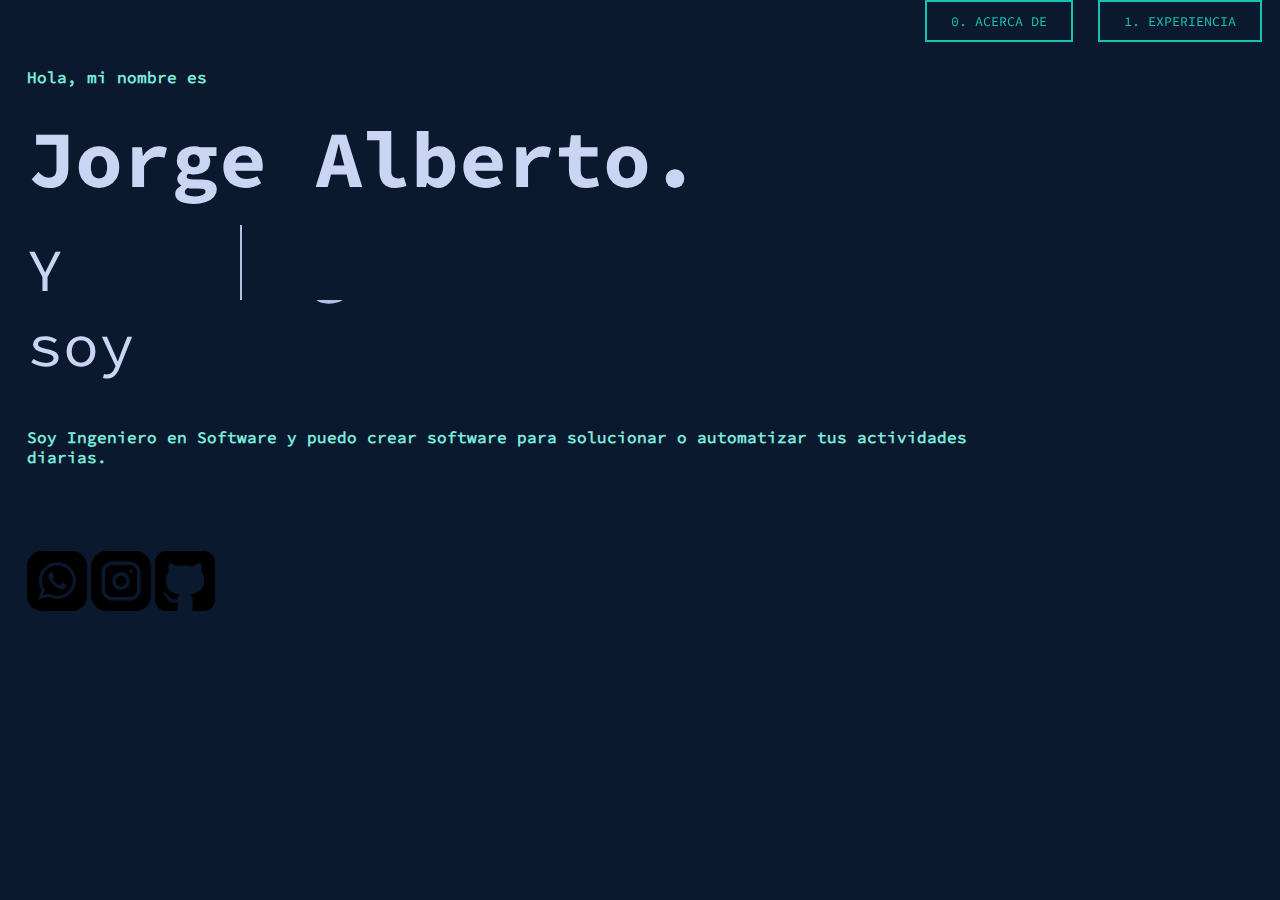
==== index.html @ 7542673a "added dynamic text to landing" ====
<!DOCTYPE html>
<html lang="en">
<head>
    <meta charset="UTF-8">
    <meta http-equiv="X-UA-Compatible" content="IE=edge">
    <meta name="viewport" content="width=device-width, initial-scale=1.0">
    <title>Portafolio</title>
    <link rel="stylesheet" href="css/style.css">
    <link rel="stylesheet" href="css/dynamic-text.css">
</head>
<body>
    <div class="navbar">
        <button>1. Experiencia</button>
        <button>0. Acerca de</button>
    </div>
    <div class="presentacion">
        <h4>Hola, mi nombre es </h4>
        <h1 style="font-size: 80px;">Jorge Alberto.</h1>
        <div class="wrapper">
            <div class="static-text">Y soy</div>
            <ul class="dynamic-texts">
                <li><span>Ingeniero en Software.</span></li>
                <li><span>Tecnico en Informatica.</span></li>
                <li><span>Desarrollador.</span></li>
                <li><span>Freelancer.</span></li>
            </ul>
        </div>
        <h4>Soy Ingeniero en Software y puedo crear software para solucionar o automatizar tus actividades diarias. </h4>
    </div>
    <div class="links-sociales">
        <a href="https://wa.me/6181195738" target="_blank"><img style="width: 60px;" src="img/whatsapp.png" alt="Whatsapp"></a>
        <a href="https://www.instagram.com/isdurjal/" target="_blank"><img style="width: 60px;" src="img/instagram.png" alt="Instagram"></a>
        <a href="https://github.com/isdurjaldev" target="_blank"><img style="width: 60px;" src="img/github-sign.png" alt="Github"></a>
    </div>

</body>
</html>
---- css/style.css ----
body{
    background-color: rgb(11, 25, 47);
}
@font-face {
    font-family: FontSourceCodeRegular;
    src: url(../fonts/SourceCodePro-Regular.ttf);
}
@font-face {
    font-family: FontSourceCodeBold;
    src: url(../fonts/SourceCodePro-Bold.ttf);
    font-weight: bold;
}

.navbar{
    overflow: hidden;
    position: fixed;
    top: 0;
    float: right;
    width: 100%;
}

.navbar button{
    float: right;
    margin-right: 2%;
}

.presentacion {
    width: 80%;
    display: inline-block;
    margin: 3% auto 2% 1.5%;
    background-color: rgb(11, 25, 47);
}
.links-sociales{
    width: 80%;
    display: inline-block;
    margin: 3% auto 2% 1.5%;
}

h1{
    color: rgb(202, 213, 243);
    margin: 0%;
    font-family: FontSourceCodeBold;
}

h2{
    color: rgb(179, 193, 231);
    font-family: FontSourceCodeBold;
}

h4{
    color: rgb(122, 234, 219);
    font-family: FontSourceCodeRegular;
}

/* From uiverse.io by @nikk7007 */
button {
    padding: 0.8em 1.8em;
    border: 2px solid #17C3B2;
    position: relative;
    overflow: hidden;
    background-color: transparent;
    text-align: center;
    text-transform: uppercase;
    transition: .3s;
    z-index: 1;
    font-family: FontSourceCodeRegular;
    color: #17C3B2;
   }

button::before {
    content: '';
    width: 0;
    height: 300%;
    position: absolute;
    top: 50%;
    left: 50%;
    transform: translate(-50%, -50%) rotate(15deg);
    background: #17C3B2;
    transition: .5s ease;
    display: block;
    z-index: -1;
}

button:hover::before {
    width: 105%;
}

button:hover {
    color: #111;
}
---- css/dynamic-text.css ----
.wrapper{
    display: flex;
}

.wrapper .static-text{
    color: rgb(202, 213, 243);
    font-size: 60px;
    font-weight: 500;
    font-family: FontSourceCodeRegular;
    margin: 23px 0;
}

.wrapper .dynamic-texts{
    
    height: 90px;
    line-height: 90px;
    overflow: hidden;
}

.dynamic-texts li{
    list-style: none;
    color: rgb(179, 193, 231);
    font-size: 60px;
    font-weight: 500;
    position: relative;
    top: 0;
    animation: slide 12s steps(4) infinite;
}
@keyframes slide {
    100%{
      top: -360px;
    }
}
.dynamic-texts li span{
    position: relative;
    margin: 5px 0;
    line-height: 90px;
    font-family: FontSourceCodeBold;
}
.dynamic-texts li span::after{
    content: "";
    position: absolute;
    left: 0;
    height: 100%;
    width: 100%;
    background: rgb(11, 25, 47);
    border-left: 2px solid rgb(179, 193, 231);
    animation: typing 3s steps(10) infinite;
}
@keyframes typing {
    40%, 60%{
      left: calc(100% + 30px);
    }
    100%{
      left: 0;
    }
}
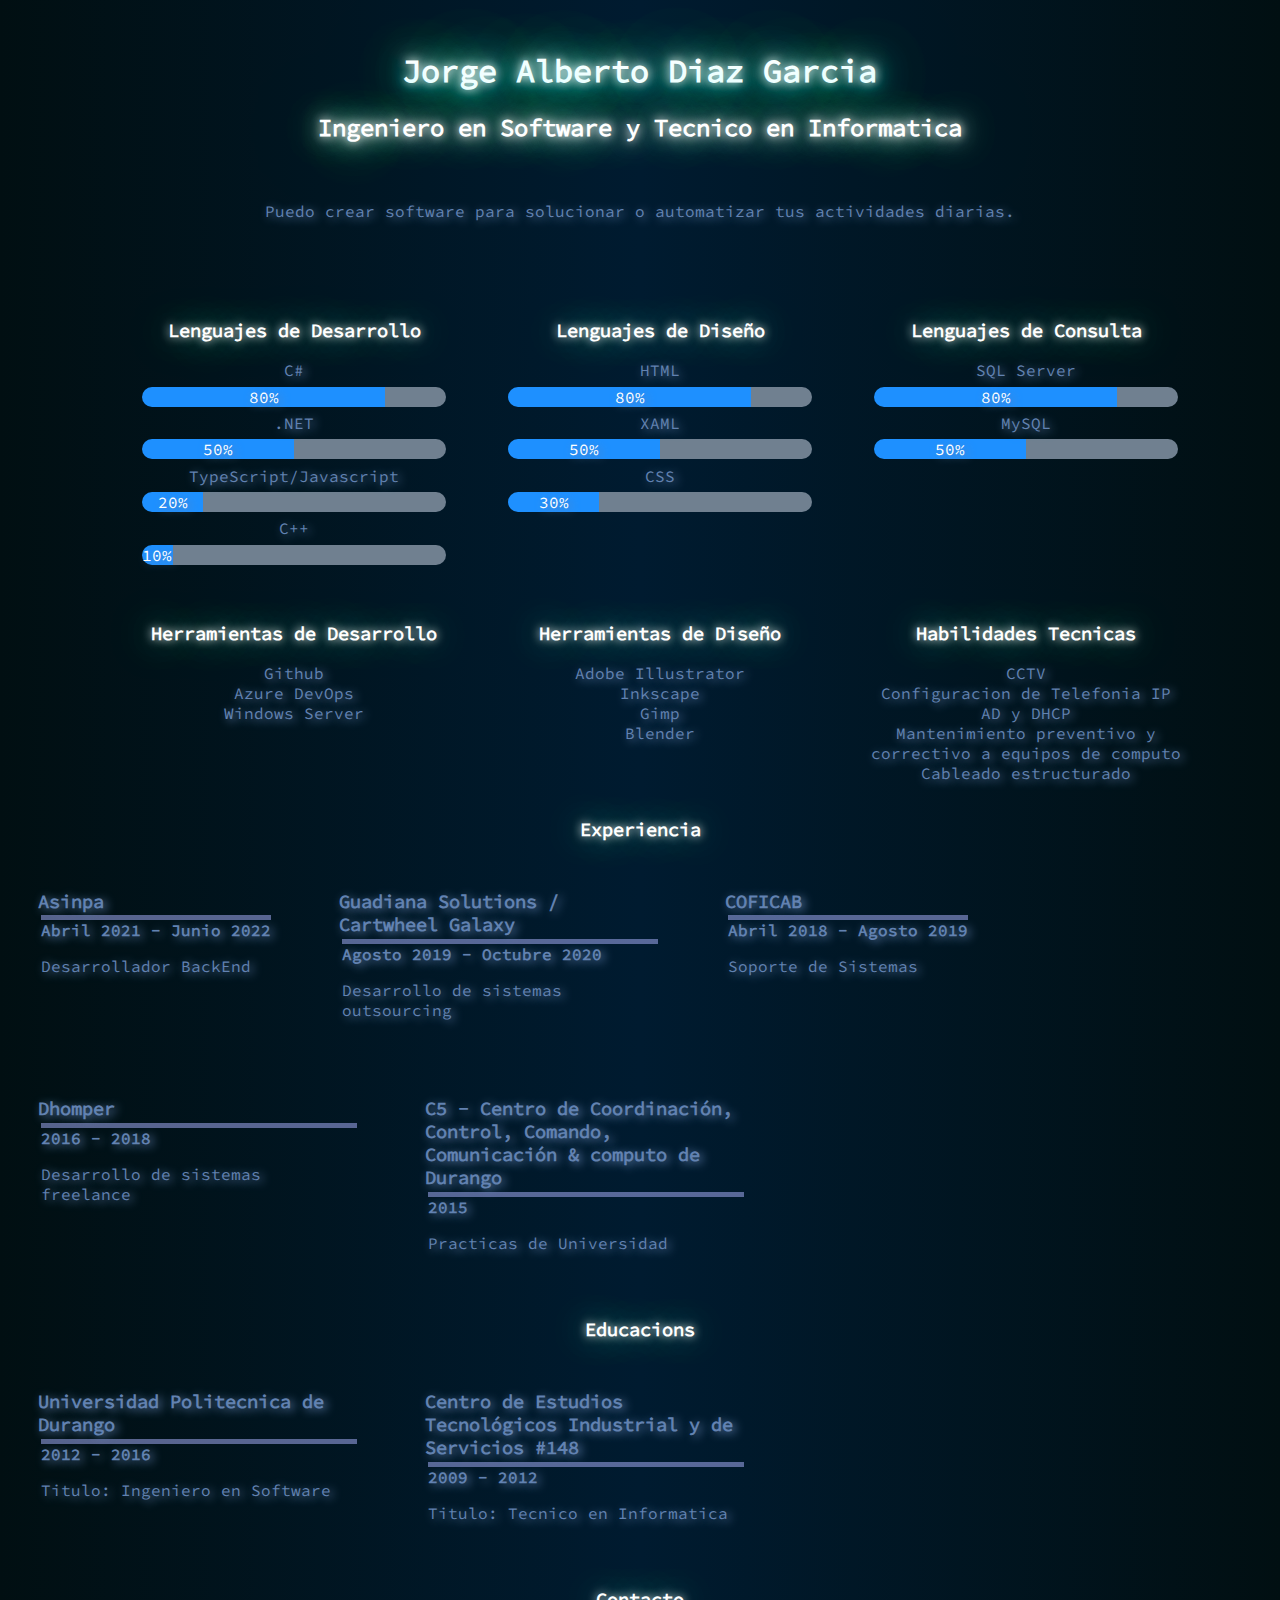
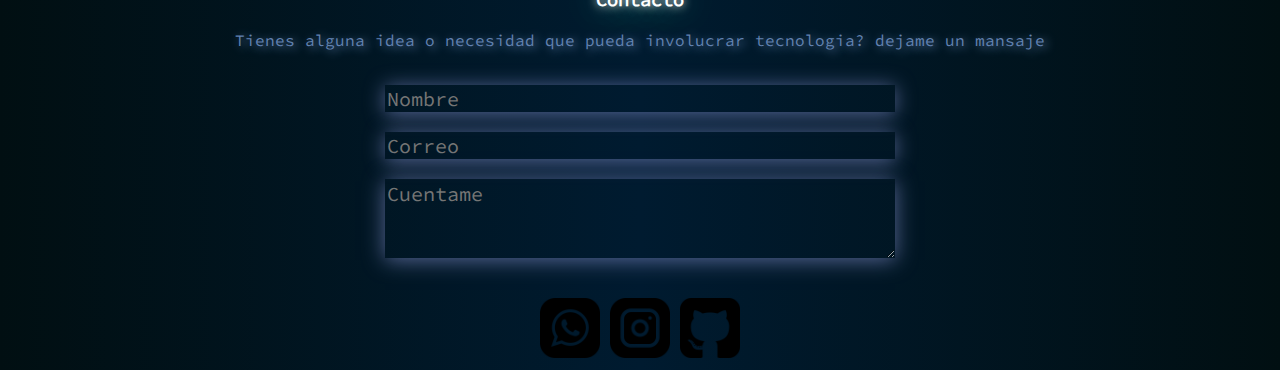
==== commit 023b2652: "se separan estilos, logo agregado, index modificado" ====
--- a/index.html
+++ b/index.html
@@ -4,34 +4,200 @@
     <meta charset="UTF-8">
     <meta http-equiv="X-UA-Compatible" content="IE=edge">
     <meta name="viewport" content="width=device-width, initial-scale=1.0">
-    <title>Portafolio</title>
-    <link rel="stylesheet" href="css/style.css">
-    <link rel="stylesheet" href="css/dynamic-text.css">
+    <title>Ing. Jorge Alberto Diaz Garcia</title>
+    <link rel="stylesheet" href="css/style_v1.css">
 </head>
 <body>
-    <div class="navbar">
-        <button>1. Experiencia</button>
-        <button>0. Acerca de</button>
-    </div>
-    <div class="presentacion">
-        <h4>Hola, mi nombre es </h4>
-        <h1 style="font-size: 80px;">Jorge Alberto.</h1>
-        <div class="wrapper">
-            <div class="static-text">Y soy</div>
-            <ul class="dynamic-texts">
-                <li><span>Ingeniero en Software.</span></li>
-                <li><span>Tecnico en Informatica.</span></li>
-                <li><span>Desarrollador.</span></li>
-                <li><span>Freelancer.</span></li>
-            </ul>
-        </div>
-        <h4>Soy Ingeniero en Software y puedo crear software para solucionar o automatizar tus actividades diarias. </h4>
-    </div>
-    <div class="links-sociales">
-        <a href="https://wa.me/6181195738" target="_blank"><img style="width: 60px;" src="img/whatsapp.png" alt="Whatsapp"></a>
-        <a href="https://www.instagram.com/isdurjal/" target="_blank"><img style="width: 60px;" src="img/instagram.png" alt="Instagram"></a>
-        <a href="https://github.com/isdurjaldev" target="_blank"><img style="width: 60px;" src="img/github-sign.png" alt="Github"></a>
-    </div>
-
+    <div class="principal_container">
+        <div class="principal_content">
+            <h1 class="neon_h1">
+                Jorge Alberto Diaz Garcia
+            </h1>
+            <h2 class="neon_h1">
+                Ingeniero en Software y Tecnico en Informatica
+            </h2>
+        </div>
+    </div>
+    <div class="about_me">
+            <p class="neon_text">Puedo crear software para solucionar o automatizar tus actividades diarias.</p>
+        <!-- <h4 class="gradient-text">
+            Jorge Alberto Diaz Garcia
+        </h4> -->
+    </div>
+    <div class="lang">
+        <ul class="neon_text">
+            <h3 class="neon_h3">Lenguajes de Desarrollo</h3>
+            <li>C#
+                <div class="nivel" style="height: 20px;">
+                    <div class="positivo" style="width: 80%;">
+                        <p>80%</p>
+                    </div>
+                    <div class="negativo" style="width: 20%;"></div>
+                </div>
+            </li>
+            <li>.NET
+                <div class="nivel" style="height: 20px;">
+                    <div class="positivo" style="width: 50%;">
+                        <p>50%</p>
+                    </div>
+                    <div class="negativo" style="width: 50%;"></div>
+                </div>
+            </li>
+            <li>TypeScript/Javascript
+                <div class="nivel" style="height: 20px;">
+                    <div class="positivo" style="width: 20%;">
+                        <p>20%</p>
+                    </div>
+                    <div class="negativo" style="width: 80%;"></div>
+                </div>
+            </li>
+            <li>C++
+                <div class="nivel" style="height: 20px;">
+                    <div class="positivo" style="width: 10%;">
+                        <p>10%</p>
+                    </div>
+                    <div class="negativo" style="width: 90%;"></div>
+                </div>
+            </li>
+        </ul>
+        <ul class="neon_text">
+            <h3 class="neon_h3">Lenguajes de Diseño</h3>
+            <li>HTML
+                <div class="nivel" style="height: 20px;">
+                    <div class="positivo" style="width: 80%;">
+                        <p>80%</p>
+                    </div>
+                    <div class="negativo" style="width: 20%;"></div>
+                </div>
+            </li>
+            <li>XAML
+                <div class="nivel" style="height: 20px;">
+                    <div class="positivo" style="width: 50%;">
+                        <p>50%</p>
+                    </div>
+                    <div class="negativo" style="width: 50%;"></div>
+                </div>
+            </li>
+            <li>CSS
+                <div class="nivel" style="height: 20px;">
+                    <div class="positivo" style="width: 30%;">
+                        <p>30%</p>
+                    </div>
+                    <div class="negativo" style="width: 70%;"></div>
+                </div>
+            </li>
+        </ul>
+        <ul class="neon_text">
+            <h3 class="neon_h3">Lenguajes de Consulta</h3>
+            <li>SQL Server
+                <div class="nivel" style="height: 20px;">
+                    <div class="positivo" style="width: 80%;">
+                        <p>80%</p>
+                    </div>
+                    <div class="negativo" style="width: 20%;"></div>
+                </div>
+            </li>
+            <li>MySQL
+                <div class="nivel" style="height: 20px;">
+                    <div class="positivo" style="width: 50%;">
+                        <p>50%</p>
+                    </div>
+                    <div class="negativo" style="width: 50%;"></div>
+                </div>
+            </li>
+        </ul>
+    </div>
+    <div class="design_abilities">
+        <ul class="neon_text">
+            <h3 class="neon_h3">Herramientas de Desarrollo</h3>
+            <li>Github</li>
+            <li>Azure DevOps</li>
+            <li>Windows Server</li>
+        </ul>
+        <ul class="neon_text">
+            <h3 class="neon_h3">Herramientas de Diseño</h3>
+            <li>Adobe Illustrator</li>
+            <li>Inkscape</li>
+            <li>Gimp</li>
+            <li>Blender</li>
+        </ul>
+        <ul class="neon_text">
+            <h3 class="neon_h3">Habilidades Tecnicas</h3>
+            <li>CCTV</li>
+            <li>Configuracion de Telefonia IP</li>
+            <li>AD y DHCP</li>
+            <li>Mantenimiento preventivo y correctivo a equipos de computo</li>
+            <li>Cableado estructurado</li>
+        </ul>
+    </div>
+    <div class="experience">
+        <h3 class="neon_h3">Experiencia</h3>
+        <div class="xp_card neon_text">
+            <h3>Asinpa</h3>
+            <div class="xp_card_content">
+                <h4>Abril 2021 - Junio 2022</h4>
+                <p>Desarrollador BackEnd</p>
+            </div>
+        </div>
+        <div class="xp_card neon_text">
+            <h3>Guadiana Solutions / Cartwheel Galaxy</h3>
+            <div class="xp_card_content">
+                <h4>Agosto 2019 - Octubre 2020</h4>
+                <p>Desarrollo de sistemas outsourcing</p>
+            </div>
+        </div>
+        <div class="xp_card neon_text">
+            <h3>COFICAB</h3>
+            <div class="xp_card_content">
+                <h4>Abril 2018 - Agosto 2019</h4>
+                <p>Soporte de Sistemas</p>
+            </div>
+        </div>
+        <div class="xp_card neon_text">
+            <h3>Dhomper</h3>
+            <div class="xp_card_content">
+                <h4>2016 - 2018</h4>
+                <p>Desarrollo de sistemas freelance</p>
+            </div>
+        </div>
+        <div class="xp_card neon_text">
+            <h3>C5 - Centro de Coordinación, Control, Comando, Comunicación & computo de Durango</h3>
+            <div class="xp_card_content">
+                <h4>2015</h4>
+                <p>Practicas de Universidad</p>
+            </div>
+        </div>
+    </div>
+    <div class="education">
+        <h3 class="neon_h3">Educacions</h3>
+        <div class="xp_card neon_text">
+            <h3>Universidad Politecnica de Durango</h3>
+            <div class="xp_card_content">
+                <h4>2012 - 2016</h4>
+                <p>Titulo: Ingeniero en Software</p>
+            </div>
+        </div>
+        <div class="xp_card neon_text">
+            <h3>Centro de Estudios Tecnológicos Industrial y de Servicios #148</h3>
+            <div class="xp_card_content">
+                <h4>2009 - 2012</h4>
+                <p>Titulo: Tecnico en Informatica</p>
+            </div>
+        </div>
+    </div>
+    <div class="contact">
+        <h3 class="neon_h3">Contacto</h3>
+        <p class="neon_text">Tienes alguna idea o necesidad que pueda involucrar tecnologia? dejame un mansaje</p>
+        <form class="formulario">
+            <input type="text" name="Nombre" id="Nombre" placeholder="Nombre">
+            <input type="email" name="Correo" id="Correo" placeholder="Correo">
+            <textarea name="Descripcion" id="Descripcion" cols="30" rows="3" placeholder="Cuentame" sizeable="false"></textarea>
+        </form>
+        <div class="links-sociales">
+            <a href="https://wa.me/6181195738" target="_blank"><img style="width: 60px;" src="img/whatsapp.png" alt="Whatsapp"></a>
+            <a href="https://www.instagram.com/isdurjal/" target="_blank"><img style="width: 60px;" src="img/instagram.png" alt="Instagram"></a>
+            <a href="https://github.com/isdurjaldev" target="_blank"><img style="width: 60px;" src="img/github-sign.png" alt="Github"></a>
+        </div>
+    </div>
 </body>
 </html>--- a/css/style_v1.css
+++ b/css/style_v1.css
@@ -0,0 +1,148 @@
+@import url(fonts.css);
+@import url(text-effects.css);
+@import url(animations.css);
+
+body{
+    /* background-color: rgb(0, 0, 60); */
+    background-image: linear-gradient(90deg,#010F12,#001B30,#010F12);
+    font-family: FontSourceCodeRegular;
+}
+
+.principal_container{
+    width: 70%;
+    margin: 0 auto;
+    padding: 1%;
+    text-align: center;
+    /* border-bottom: 1px solid rgba(171, 180, 255, 0.514); */
+    background-color: rgba(0, 0, 0, 0);
+    /* border-bottom-left-radius: 100px; */
+    /* box-shadow: 0px 0px 10px 0px rgb(133, 133, 133), inset 0px 0px 30px rgb(133, 133, 133); */
+}
+.principal_container:nth-child(){
+    height: fit-content;
+}
+.principal_content{
+    display: inline-block;
+    padding: 1%;
+}
+
+.about_me{
+    width: 70%;
+    margin: 0 auto 5% auto;
+    text-align: center;
+    background-color: rgba(0, 0, 0, 0);
+}
+
+.lang{
+    width: 100%;
+    text-align: center;
+}
+
+.lang ul{
+    width: 25%;
+    display: inline-table;
+}
+
+.design_abilities{
+    width: 100%;
+    text-align: center;
+}
+.design_abilities ul{
+    width: 25%;
+    display: inline-table;
+}
+
+.experience{
+    margin: 0 auto;
+}
+
+.xp_card{
+    max-width: 25%;
+    display: inline-table;
+    margin: 5px 5px;
+    padding: 2%;
+    overflow-wrap: break-word;
+}
+
+.xp_card:hover{
+    box-shadow: 0px 15px 10px -15px #0fa;
+}
+
+.xp_card_content{
+    margin: 1%;
+}
+
+.xp_card_content{
+    width: 100%;
+    border-top: 5px solid rgba(171, 180, 255, 0.514);
+}
+.xp_card>h3{
+    margin:0;
+}
+
+.xp_card_content>h4{
+    margin:0;
+}
+
+.contact{
+    text-align: center;
+    width: 100%;
+}
+
+.formulario{
+    width: 80%;
+    margin: 2% auto;
+}
+
+.formulario input {
+    width: 50%;
+    margin: 1% auto;
+    font-family: FontSourceCodeRegular;
+    font-size: 20px;
+    background-color: transparent;
+    border: 0px;
+    color: white;
+    box-shadow: 0px 2px 20px 0px rgba(171, 180, 255, 0.514);
+}
+
+.formulario textarea{
+    width: 50%;
+    margin: 1% auto;
+    font-family: FontSourceCodeRegular;
+    font-size: 20px;
+    background-color: transparent;
+    border: 0px;
+    color: white;
+    box-shadow: 0px 2px 20px 0px rgba(171, 180, 255, 0.514);
+}
+
+
+li{
+    list-style: none;
+}
+
+.nivel{
+    padding: 2%;
+    animation: fill 1s normal ease-in;
+}
+
+.positivo{
+    height: inherit;
+    background-color: dodgerblue;
+    float: left;
+    border-top-left-radius: 50px;
+    border-bottom-left-radius: 50px;
+}
+.positivo p{
+    color: white;
+    margin: 0;
+    text-align: center;
+}
+
+.negativo{
+    height: inherit;
+    background-color: slategray;
+    float: left;
+    border-top-right-radius: 50px;
+    border-bottom-right-radius: 50px;
+}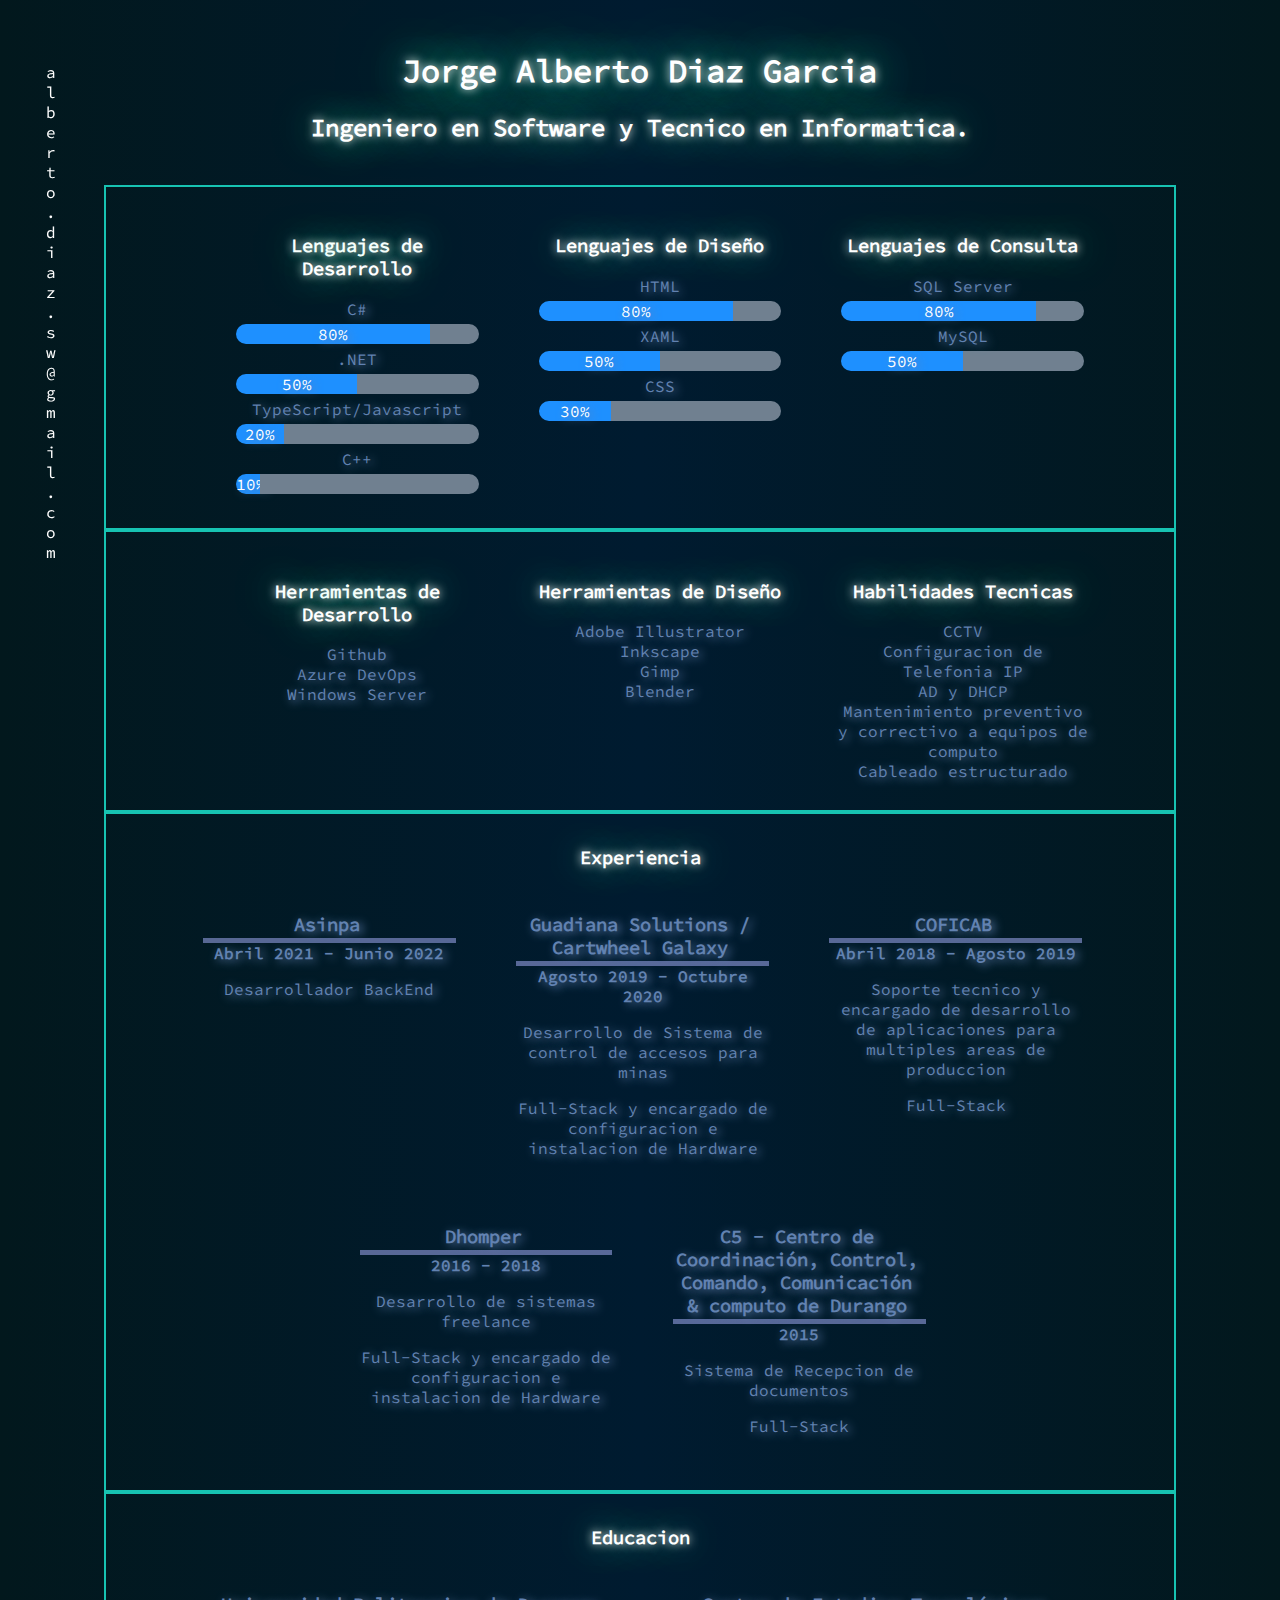
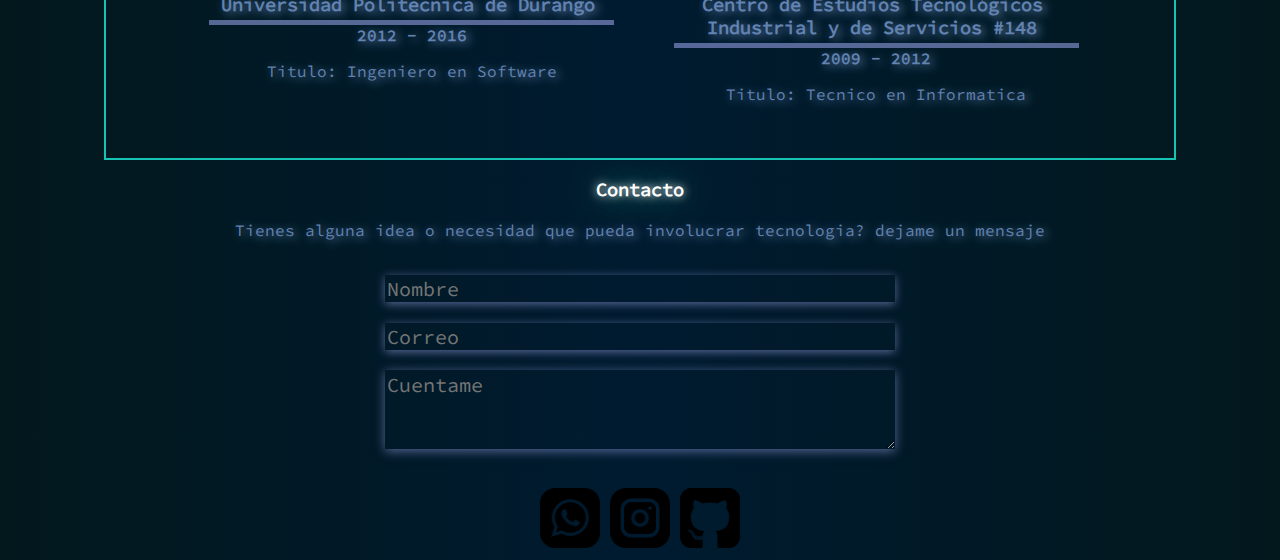
==== commit 5b9e993d: "animaciones modificadas y se agrega comportamiento de pagina principal, se elimina index obsoleto" ====
--- a/index.html
+++ b/index.html
@@ -8,23 +8,21 @@
     <link rel="stylesheet" href="css/style_v1.css">
 </head>
 <body>
+    <div class="email">
+        <p>alberto.diaz.sw@gmail.com</p>
+    </div>
     <div class="principal_container">
         <div class="principal_content">
             <h1 class="neon_h1">
                 Jorge Alberto Diaz Garcia
             </h1>
-            <h2 class="neon_h1">
-                Ingeniero en Software y Tecnico en Informatica
+            <h2 class="neon_h3">
+                Ingeniero en Software y Tecnico en Informatica.
             </h2>
         </div>
     </div>
-    <div class="about_me">
-            <p class="neon_text">Puedo crear software para solucionar o automatizar tus actividades diarias.</p>
-        <!-- <h4 class="gradient-text">
-            Jorge Alberto Diaz Garcia
-        </h4> -->
-    </div>
-    <div class="lang">
+    </div>
+    <div class="lang focused-area">
         <ul class="neon_text">
             <h3 class="neon_h3">Lenguajes de Desarrollo</h3>
             <li>C#
@@ -107,7 +105,7 @@
             </li>
         </ul>
     </div>
-    <div class="design_abilities">
+    <div class="design_abilities focused-area">
         <ul class="neon_text">
             <h3 class="neon_h3">Herramientas de Desarrollo</h3>
             <li>Github</li>
@@ -130,7 +128,7 @@
             <li>Cableado estructurado</li>
         </ul>
     </div>
-    <div class="experience">
+    <div class="experience focused-area">
         <h3 class="neon_h3">Experiencia</h3>
         <div class="xp_card neon_text">
             <h3>Asinpa</h3>
@@ -143,14 +141,16 @@
             <h3>Guadiana Solutions / Cartwheel Galaxy</h3>
             <div class="xp_card_content">
                 <h4>Agosto 2019 - Octubre 2020</h4>
-                <p>Desarrollo de sistemas outsourcing</p>
+                <p>Desarrollo de Sistema de control de accesos para minas</p>
+                <p>Full-Stack y encargado de configuracion e instalacion de Hardware</p>
             </div>
         </div>
         <div class="xp_card neon_text">
             <h3>COFICAB</h3>
             <div class="xp_card_content">
                 <h4>Abril 2018 - Agosto 2019</h4>
-                <p>Soporte de Sistemas</p>
+                <p>Soporte tecnico y encargado de desarrollo de aplicaciones para multiples areas de produccion</p>
+                <p>Full-Stack</p>
             </div>
         </div>
         <div class="xp_card neon_text">
@@ -158,18 +158,20 @@
             <div class="xp_card_content">
                 <h4>2016 - 2018</h4>
                 <p>Desarrollo de sistemas freelance</p>
+                <p>Full-Stack y encargado de configuracion e instalacion de Hardware</p>
             </div>
         </div>
         <div class="xp_card neon_text">
             <h3>C5 - Centro de Coordinación, Control, Comando, Comunicación & computo de Durango</h3>
             <div class="xp_card_content">
                 <h4>2015</h4>
-                <p>Practicas de Universidad</p>
-            </div>
-        </div>
-    </div>
-    <div class="education">
-        <h3 class="neon_h3">Educacions</h3>
+                <p>Sistema de Recepcion de documentos</p>
+                <p>Full-Stack</p>
+            </div>
+        </div>
+    </div>
+    <div class="education focused-area">
+        <h3 class="neon_h3">Educacion</h3>
         <div class="xp_card neon_text">
             <h3>Universidad Politecnica de Durango</h3>
             <div class="xp_card_content">
@@ -187,7 +189,7 @@
     </div>
     <div class="contact">
         <h3 class="neon_h3">Contacto</h3>
-        <p class="neon_text">Tienes alguna idea o necesidad que pueda involucrar tecnologia? dejame un mansaje</p>
+        <p class="neon_text">Tienes alguna idea o necesidad que pueda involucrar tecnologia? dejame un mensaje</p>
         <form class="formulario">
             <input type="text" name="Nombre" id="Nombre" placeholder="Nombre">
             <input type="email" name="Correo" id="Correo" placeholder="Correo">
--- a/css/style_v1.css
+++ b/css/style_v1.css
@@ -4,8 +4,9 @@
 
 body{
     /* background-color: rgb(0, 0, 60); */
-    background-image: linear-gradient(90deg,#010F12,#001B30,#010F12);
-    font-family: FontSourceCodeRegular;
+    background-image: linear-gradient(90deg,#02181d,#001B30,#02181d);
+    font-family: FontSourceCodeRegular;
+    user-select: none;
 }
 
 .principal_container{
@@ -26,15 +27,9 @@
     padding: 1%;
 }
 
-.about_me{
-    width: 70%;
-    margin: 0 auto 5% auto;
-    text-align: center;
-    background-color: rgba(0, 0, 0, 0);
-}
-
 .lang{
-    width: 100%;
+    width: 80%;
+    margin: 0 auto;
     text-align: center;
 }
 
@@ -44,7 +39,8 @@
 }
 
 .design_abilities{
-    width: 100%;
+    width: 80%;
+    margin: 0 auto;
     text-align: center;
 }
 .design_abilities ul{
@@ -53,21 +49,19 @@
 }
 
 .experience{
-    margin: 0 auto;
+    width: 80%;
+    margin: 0 auto;
+    text-align: center;
 }
 
 .xp_card{
-    max-width: 25%;
+    width: 25%;
     display: inline-table;
     margin: 5px 5px;
     padding: 2%;
     overflow-wrap: break-word;
 }
 
-.xp_card:hover{
-    box-shadow: 0px 15px 10px -15px #0fa;
-}
-
 .xp_card_content{
     margin: 1%;
 }
@@ -84,6 +78,15 @@
     margin:0;
 }
 
+.education{
+    width: 80%;
+    margin: 0 auto;
+    text-align: center;
+}
+.education .xp_card{
+    width: 40%;
+}
+
 .contact{
     text-align: center;
     width: 100%;
@@ -102,7 +105,7 @@
     background-color: transparent;
     border: 0px;
     color: white;
-    box-shadow: 0px 2px 20px 0px rgba(171, 180, 255, 0.514);
+    box-shadow: 0px 2px 10px 0px rgba(171, 180, 255, 0.514);
 }
 
 .formulario textarea{
@@ -113,7 +116,7 @@
     background-color: transparent;
     border: 0px;
     color: white;
-    box-shadow: 0px 2px 20px 0px rgba(171, 180, 255, 0.514);
+    box-shadow: 0px 2px 10px 0px rgba(171, 180, 255, 0.514);
 }
 
 
@@ -145,4 +148,58 @@
     float: left;
     border-top-right-radius: 50px;
     border-bottom-right-radius: 50px;
+}
+
+.email{
+    width: 15px;
+    height: max-content;
+    color: white;
+    float: left;
+    position: fixed;
+    overflow-wrap: break-word;
+    margin: 3% 3%;
+}
+
+.focused-area{
+    padding: 0.8em 1.8em;
+    border: 2px solid #17C3B2;
+    position: relative;
+    overflow: hidden;
+    background-color: transparent;
+    text-align: center;
+    /* text-transform: uppercase; */
+    transition: .3s;
+    z-index: 1;
+    font-family: FontSourceCodeRegular;
+    color: #17C3B2;
+}
+
+.focused-area::before{
+    content: '';
+    width: 0;
+    height: 300%;
+    position: absolute;
+    top: 50%;
+    left: 50%;
+    transform: translate(-50%, -50%);
+    background: #17C3B2;
+    transition: .5s ease;
+    display: block;
+    z-index: -1;
+}
+
+.focused-area:hover::before {
+    width: 100%;
+}
+
+.focused-area:hover li{
+    color: black;
+}
+
+.focused-area:hover .xp_card{
+    color: black;
+}
+
+.focused-area:hover .xp_card_content{
+    border-top: 5px solid slategrey;
 }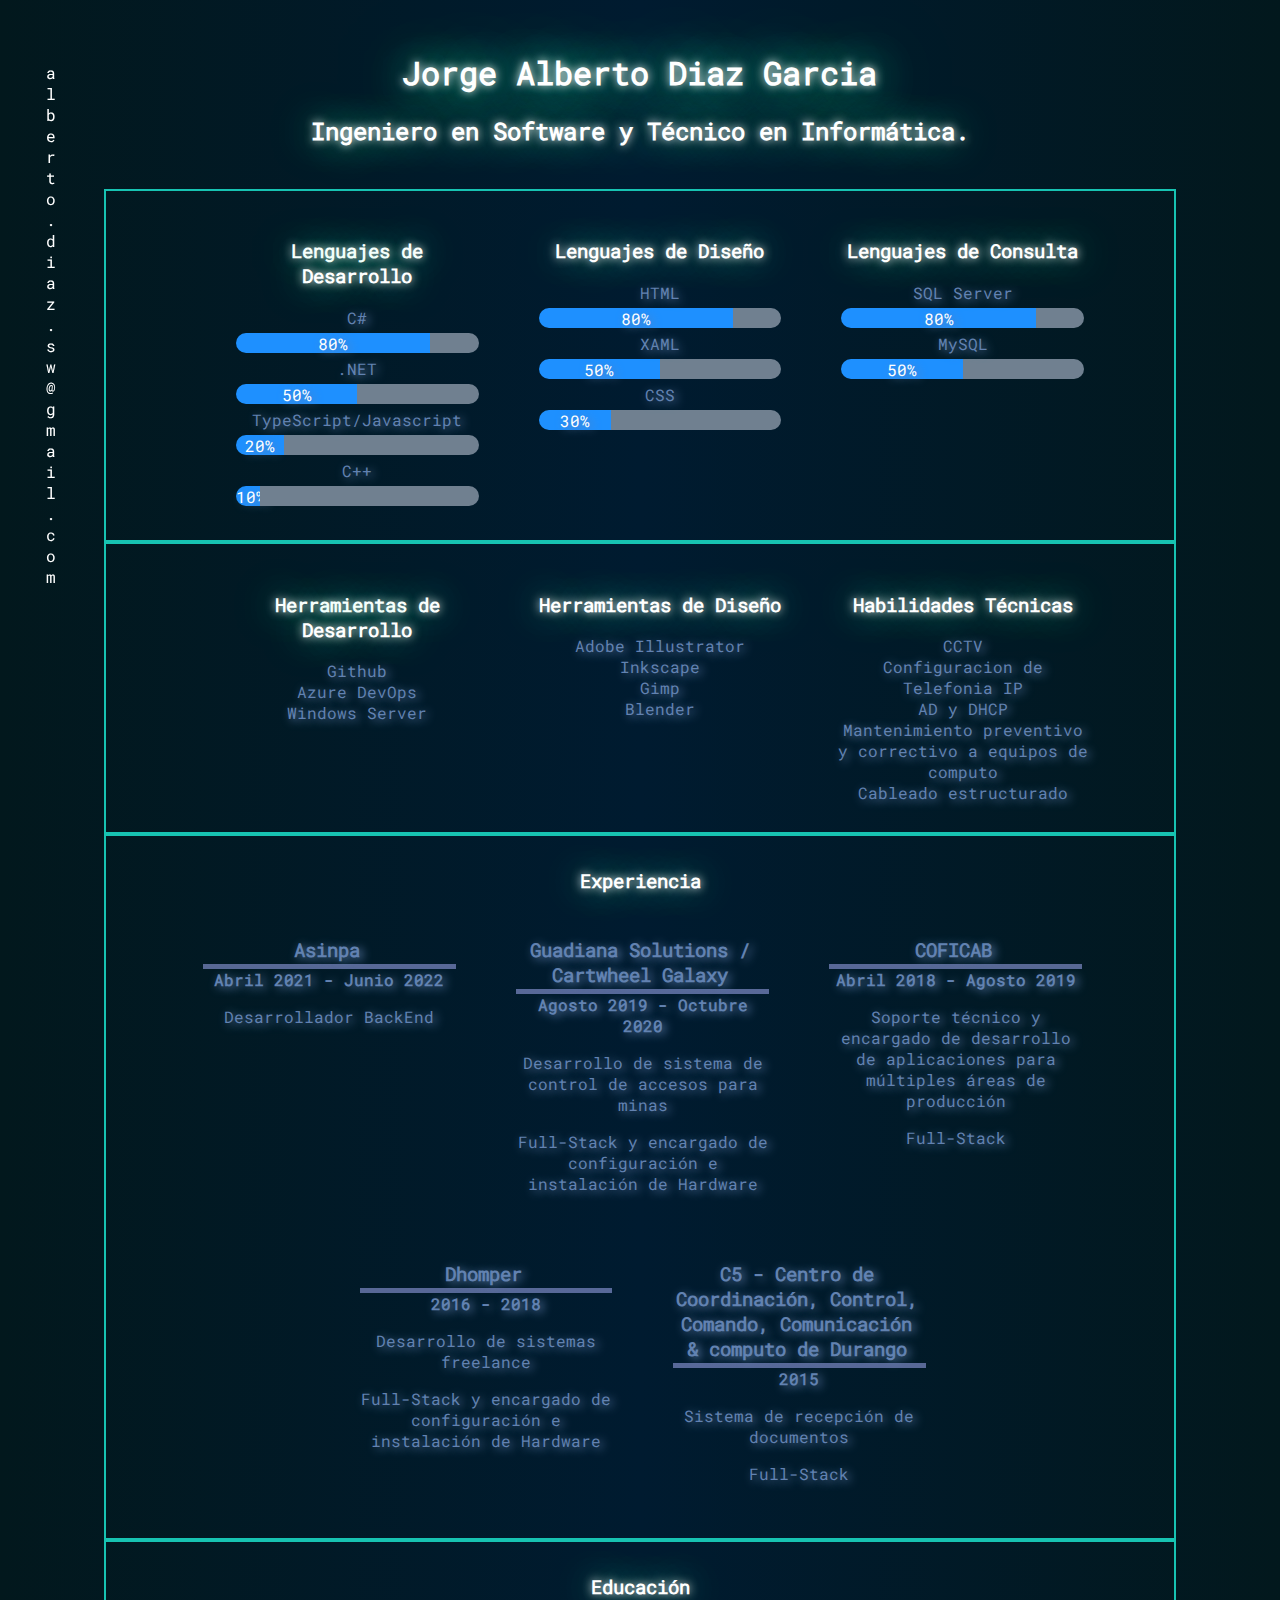
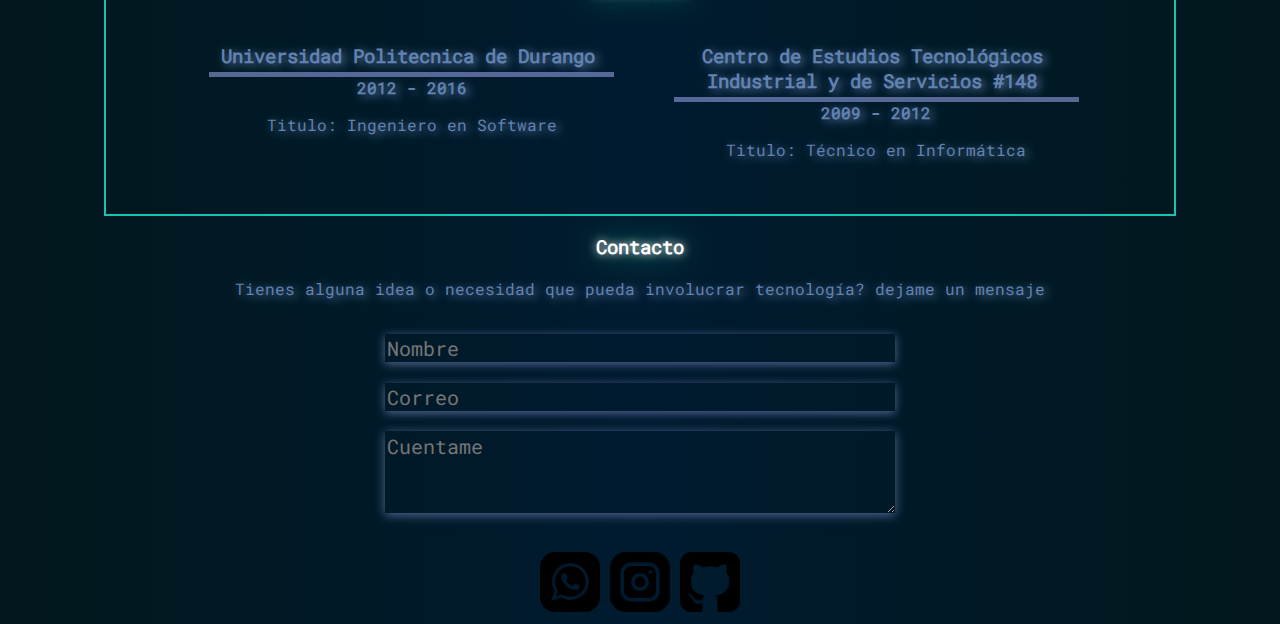
==== commit 519bfcdd: "modificacion de tipo de letra" ====
--- a/index.html
+++ b/index.html
@@ -17,7 +17,7 @@
                 Jorge Alberto Diaz Garcia
             </h1>
             <h2 class="neon_h3">
-                Ingeniero en Software y Tecnico en Informatica.
+                Ingeniero en Software y Técnico en Informática.
             </h2>
         </div>
     </div>
@@ -120,7 +120,7 @@
             <li>Blender</li>
         </ul>
         <ul class="neon_text">
-            <h3 class="neon_h3">Habilidades Tecnicas</h3>
+            <h3 class="neon_h3">Habilidades Técnicas</h3>
             <li>CCTV</li>
             <li>Configuracion de Telefonia IP</li>
             <li>AD y DHCP</li>
@@ -141,15 +141,15 @@
             <h3>Guadiana Solutions / Cartwheel Galaxy</h3>
             <div class="xp_card_content">
                 <h4>Agosto 2019 - Octubre 2020</h4>
-                <p>Desarrollo de Sistema de control de accesos para minas</p>
-                <p>Full-Stack y encargado de configuracion e instalacion de Hardware</p>
+                <p>Desarrollo de sistema de control de accesos para minas</p>
+                <p>Full-Stack y encargado de configuración e instalación de Hardware </p>
             </div>
         </div>
         <div class="xp_card neon_text">
             <h3>COFICAB</h3>
             <div class="xp_card_content">
                 <h4>Abril 2018 - Agosto 2019</h4>
-                <p>Soporte tecnico y encargado de desarrollo de aplicaciones para multiples areas de produccion</p>
+                <p>Soporte técnico y encargado de desarrollo de aplicaciones para múltiples áreas de producción</p>
                 <p>Full-Stack</p>
             </div>
         </div>
@@ -158,20 +158,20 @@
             <div class="xp_card_content">
                 <h4>2016 - 2018</h4>
                 <p>Desarrollo de sistemas freelance</p>
-                <p>Full-Stack y encargado de configuracion e instalacion de Hardware</p>
+                <p>Full-Stack y encargado de configuración e instalación de Hardware </p>
             </div>
         </div>
         <div class="xp_card neon_text">
             <h3>C5 - Centro de Coordinación, Control, Comando, Comunicación & computo de Durango</h3>
             <div class="xp_card_content">
                 <h4>2015</h4>
-                <p>Sistema de Recepcion de documentos</p>
+                <p>Sistema de recepción de documentos</p>
                 <p>Full-Stack</p>
             </div>
         </div>
     </div>
     <div class="education focused-area">
-        <h3 class="neon_h3">Educacion</h3>
+        <h3 class="neon_h3">Educación</h3>
         <div class="xp_card neon_text">
             <h3>Universidad Politecnica de Durango</h3>
             <div class="xp_card_content">
@@ -183,13 +183,13 @@
             <h3>Centro de Estudios Tecnológicos Industrial y de Servicios #148</h3>
             <div class="xp_card_content">
                 <h4>2009 - 2012</h4>
-                <p>Titulo: Tecnico en Informatica</p>
+                <p>Titulo: Técnico en Informática</p>
             </div>
         </div>
     </div>
     <div class="contact">
         <h3 class="neon_h3">Contacto</h3>
-        <p class="neon_text">Tienes alguna idea o necesidad que pueda involucrar tecnologia? dejame un mensaje</p>
+        <p class="neon_text">Tienes alguna idea o necesidad que pueda involucrar tecnología? dejame un mensaje</p>
         <form class="formulario">
             <input type="text" name="Nombre" id="Nombre" placeholder="Nombre">
             <input type="email" name="Correo" id="Correo" placeholder="Correo">
--- a/css/style_v1.css
+++ b/css/style_v1.css
@@ -5,8 +5,10 @@
 body{
     /* background-color: rgb(0, 0, 60); */
     background-image: linear-gradient(90deg,#02181d,#001B30,#02181d);
-    font-family: FontSourceCodeRegular;
-    user-select: none;
+    /* font-family: FontSourceCodeRegular; */
+    font-family: RobotoMonoRegular;
+    /* font-family: UbuntuRegular; */
+    /* user-select: none; */
 }
 
 .principal_container{
@@ -100,7 +102,7 @@
 .formulario input {
     width: 50%;
     margin: 1% auto;
-    font-family: FontSourceCodeRegular;
+    font-family: RobotoMonoRegular;
     font-size: 20px;
     background-color: transparent;
     border: 0px;
@@ -111,7 +113,7 @@
 .formulario textarea{
     width: 50%;
     margin: 1% auto;
-    font-family: FontSourceCodeRegular;
+    font-family: RobotoMonoRegular;
     font-size: 20px;
     background-color: transparent;
     border: 0px;
@@ -170,7 +172,7 @@
     /* text-transform: uppercase; */
     transition: .3s;
     z-index: 1;
-    font-family: FontSourceCodeRegular;
+    font-family: RobotoMonoRegular;
     color: #17C3B2;
 }
 
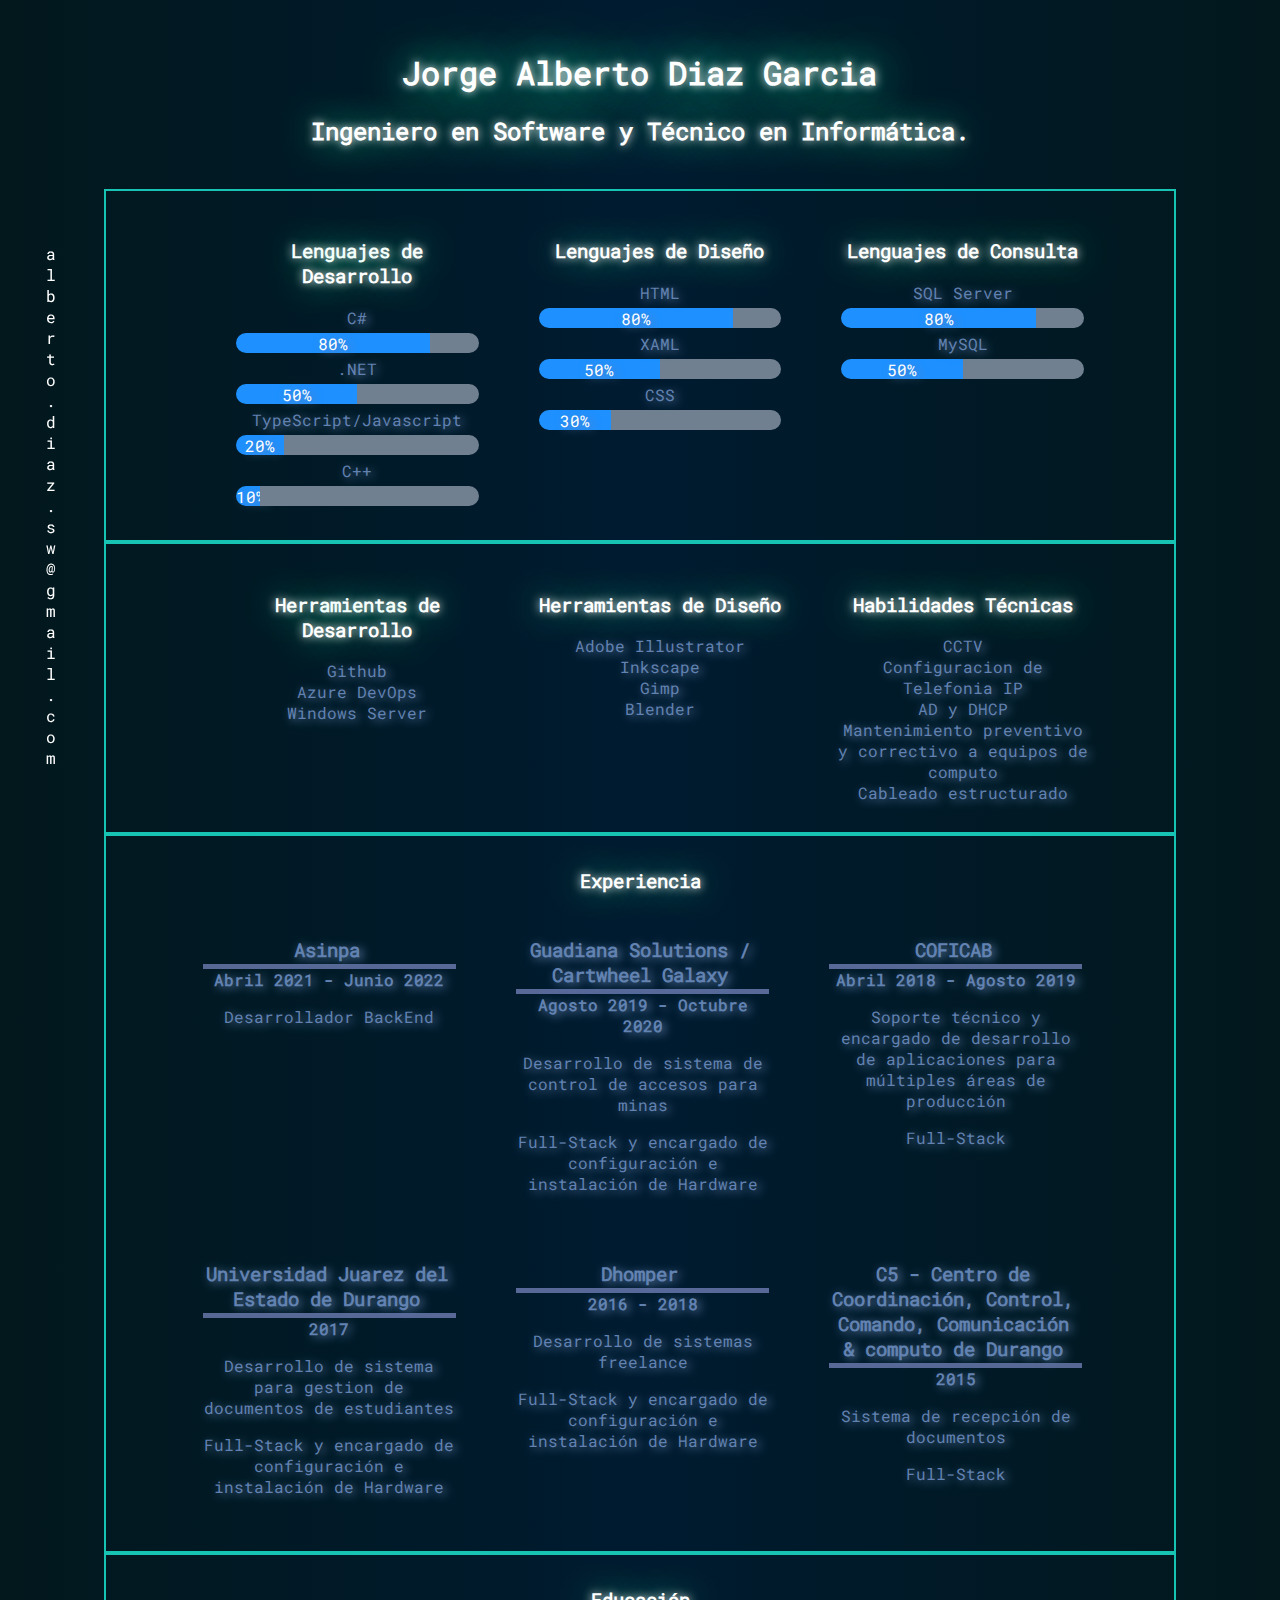
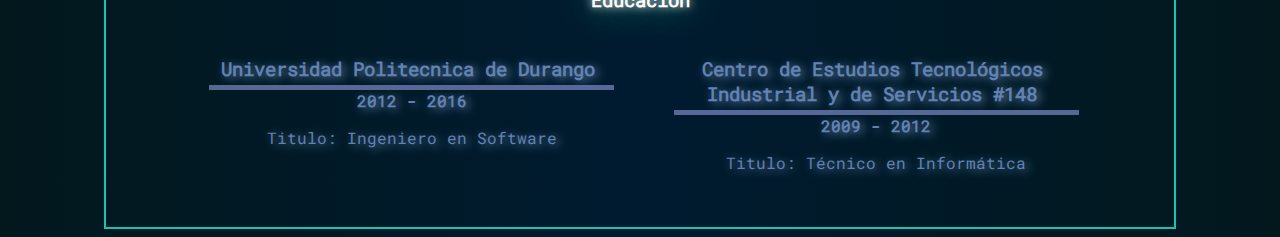
==== commit c36c658e: "se añade experiencia" ====
--- a/index.html
+++ b/index.html
@@ -5,12 +5,12 @@
     <meta http-equiv="X-UA-Compatible" content="IE=edge">
     <meta name="viewport" content="width=device-width, initial-scale=1.0">
     <title>Ing. Jorge Alberto Diaz Garcia</title>
+    <link rel="shortcut icon" href="img/logo_icon_48x48.png" type="image/x-icon">
     <link rel="stylesheet" href="css/style_v1.css">
+    <script src="https://smtpjs.com/v3/smtp.js"></script>
+    <script src="scripts/script.js"></script>
 </head>
 <body>
-    <div class="email">
-        <p>alberto.diaz.sw@gmail.com</p>
-    </div>
     <div class="principal_container">
         <div class="principal_content">
             <h1 class="neon_h1">
@@ -21,6 +21,9 @@
             </h2>
         </div>
     </div>
+    <div class="email">
+        <p>alberto.diaz.sw@gmail.com</p>
+    </div>
     </div>
     <div class="lang focused-area">
         <ul class="neon_text">
@@ -154,6 +157,14 @@
             </div>
         </div>
         <div class="xp_card neon_text">
+            <h3>Universidad Juarez del Estado de Durango</h3>
+            <div class="xp_card_content">
+                <h4>2017</h4>
+                <p>Desarrollo de sistema para gestion de documentos de estudiantes</p>
+                <p>Full-Stack y encargado de configuración e instalación de Hardware </p>
+            </div>
+        </div>
+        <div class="xp_card neon_text">
             <h3>Dhomper</h3>
             <div class="xp_card_content">
                 <h4>2016 - 2018</h4>
@@ -187,19 +198,20 @@
             </div>
         </div>
     </div>
-    <div class="contact">
+    <!-- <div class="contact">
         <h3 class="neon_h3">Contacto</h3>
         <p class="neon_text">Tienes alguna idea o necesidad que pueda involucrar tecnología? dejame un mensaje</p>
-        <form class="formulario">
+        <form class="formulario" method="post">
             <input type="text" name="Nombre" id="Nombre" placeholder="Nombre">
             <input type="email" name="Correo" id="Correo" placeholder="Correo">
             <textarea name="Descripcion" id="Descripcion" cols="30" rows="3" placeholder="Cuentame" sizeable="false"></textarea>
+            <button value="Send Email" onclick="enviarMail()">Enviar mensaje</button>
         </form>
         <div class="links-sociales">
             <a href="https://wa.me/6181195738" target="_blank"><img style="width: 60px;" src="img/whatsapp.png" alt="Whatsapp"></a>
             <a href="https://www.instagram.com/isdurjal/" target="_blank"><img style="width: 60px;" src="img/instagram.png" alt="Instagram"></a>
             <a href="https://github.com/isdurjaldev" target="_blank"><img style="width: 60px;" src="img/github-sign.png" alt="Github"></a>
         </div>
-    </div>
+    </div> -->
 </body>
 </html>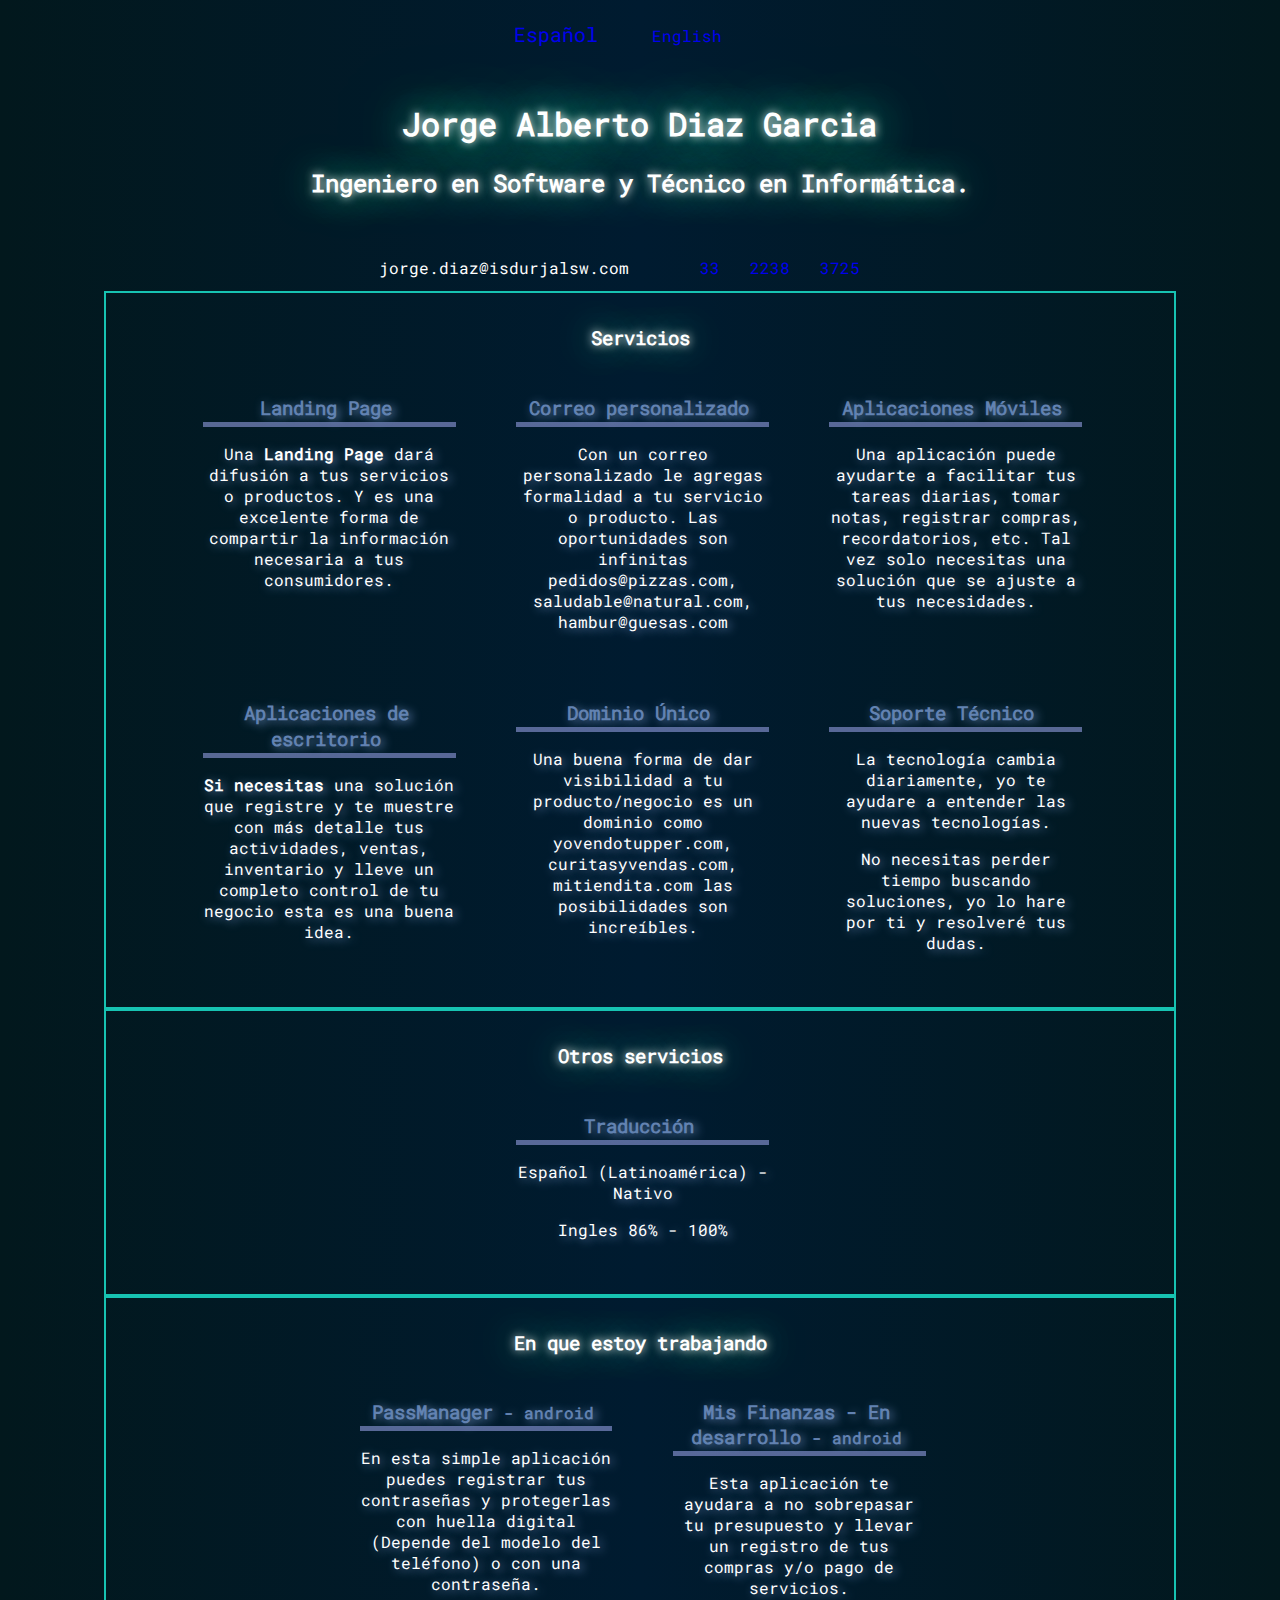
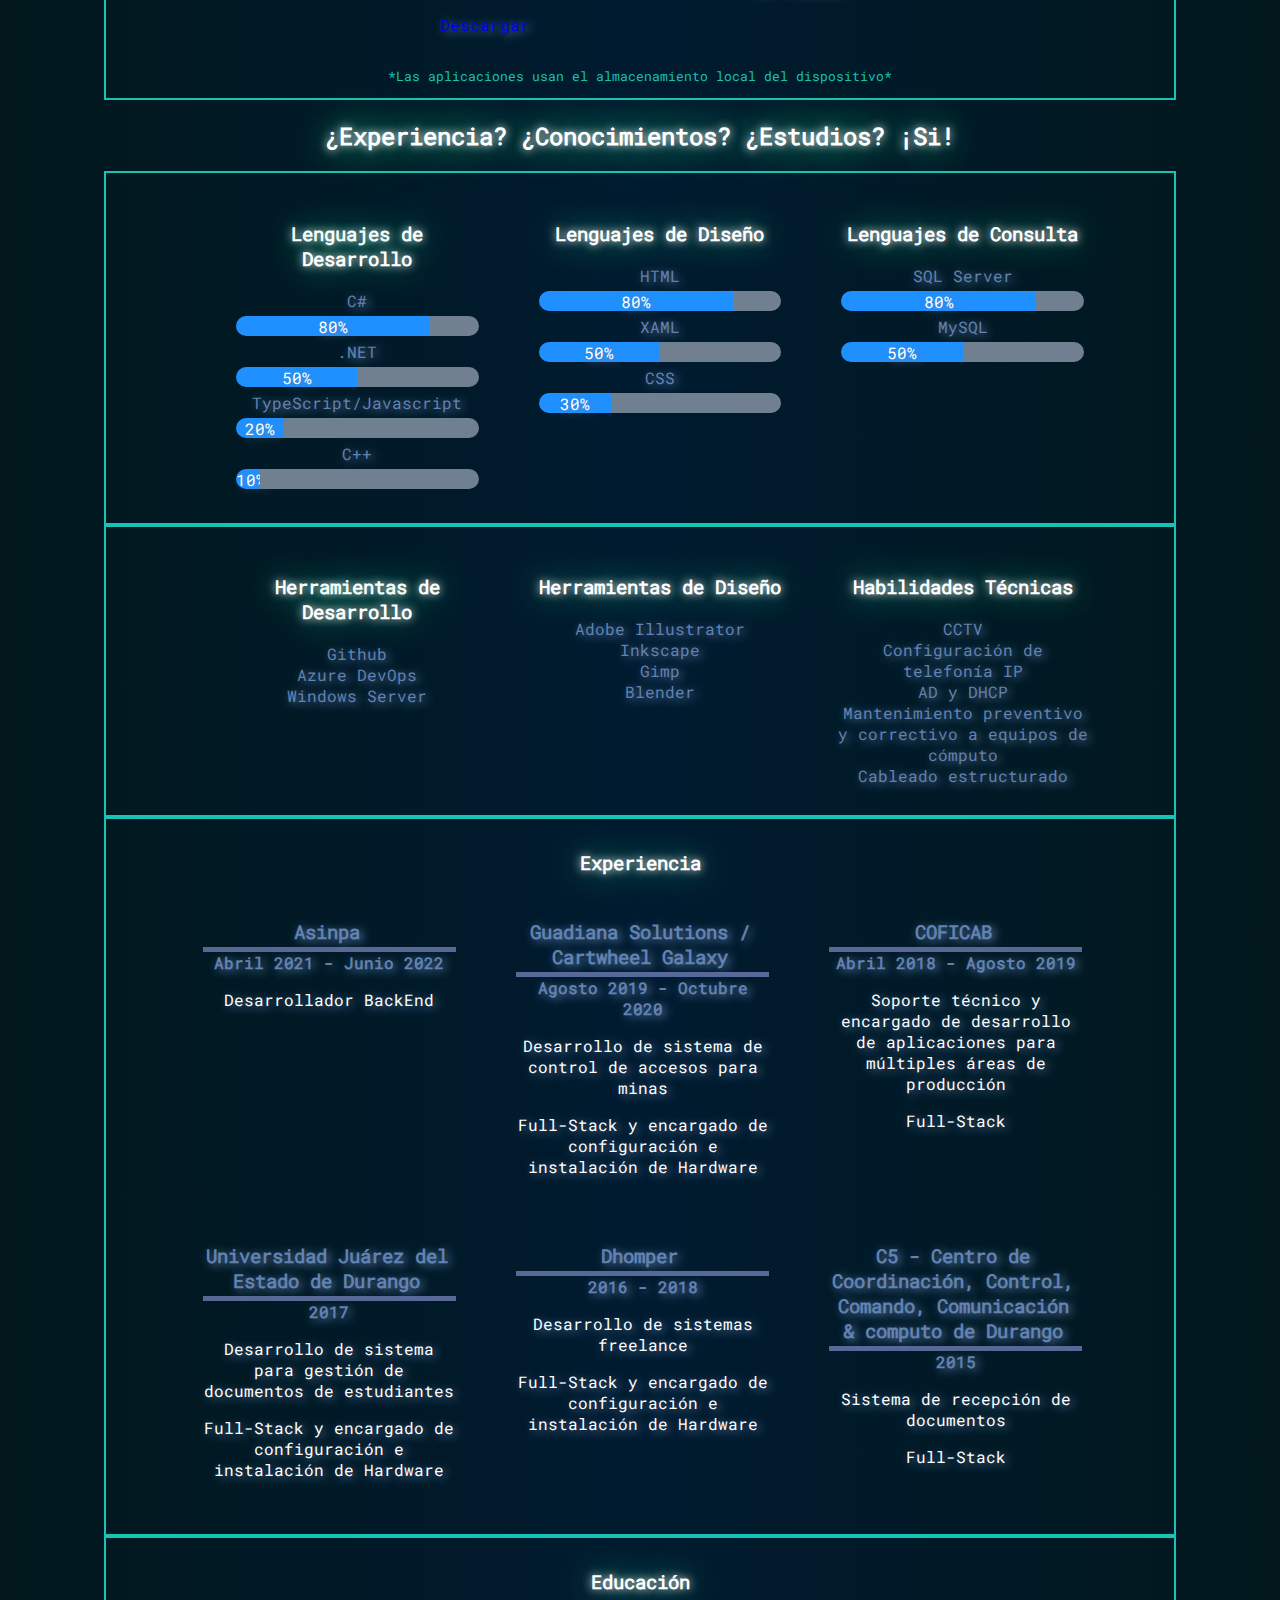
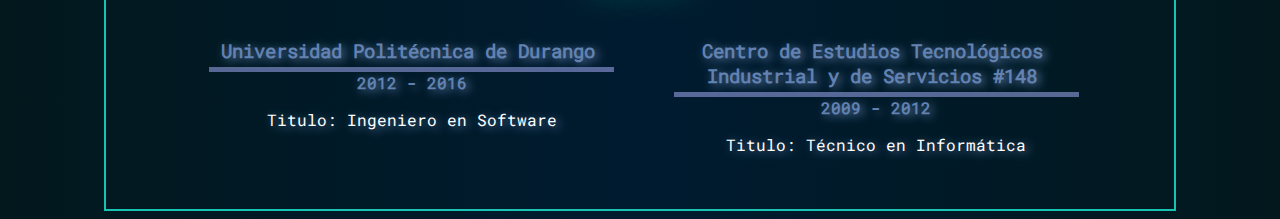
==== commit 1b735978: "icons" ====
--- a/index.html
+++ b/index.html
@@ -1,16 +1,24 @@
 <!DOCTYPE html>
-<html lang="en">
+<html lang="es">
+
 <head>
     <meta charset="UTF-8">
     <meta http-equiv="X-UA-Compatible" content="IE=edge">
     <meta name="viewport" content="width=device-width, initial-scale=1.0">
     <title>Ing. Jorge Alberto Diaz Garcia</title>
+    <link rel="stylesheet" href="https://cdnjs.cloudflare.com/ajax/libs/font-awesome/6.2.1/css/all.min.css" integrity="sha512-MV7K8+y+gLIBoVD59lQIYicR65iaqukzvf/nwasF0nqhPay5w/9lJmVM2hMDcnK1OnMGCdVK+iQrJ7lzPJQd1w==" crossorigin="anonymous" referrerpolicy="no-referrer"
+    />
     <link rel="shortcut icon" href="img/logo_icon_48x48.png" type="image/x-icon">
     <link rel="stylesheet" href="css/style_v1.css">
     <script src="https://smtpjs.com/v3/smtp.js"></script>
     <script src="scripts/script.js"></script>
 </head>
+
 <body>
+    <div class="idioma">
+        <a href="#" style="font-size: 20px;">Español</a>
+        <a href="/index_en.html">English</a>
+    </div>
     <div class="principal_container">
         <div class="principal_content">
             <h1 class="neon_h1">
@@ -21,10 +29,104 @@
             </h2>
         </div>
     </div>
-    <div class="email">
-        <p>alberto.diaz.sw@gmail.com</p>
-    </div>
-    </div>
+    <div class="contact_info">
+        <p><i class="fa-sharp fa-solid fa-envelope"></i>jorge.diaz@isdurjalsw.com</p>
+        <a href="https://wa.me/523322383725/?text=Hola,%20me%20interesa%20alguno%20de%20los%20servicios!" target="_blank"><i class="fa-brands fa-whatsapp"></i>33 &nbsp 2238 &nbsp 3725</a>
+    </div>
+    <!-- <div class="email">
+        <p>jorge.diaz@isdurjalsw.com</p>
+        <a href="https://wa.me/523322383725/?text=Hola,%20me%20interesa%20alguno%20de%20los%20servicios!" target="_blank">33 &nbsp 2238 &nbsp 3725</a>
+    </div> -->
+    <div class="services focused-area">
+        <h3 class="neon_h3">Servicios</h3>
+        <div class="xp_card neon_text">
+            <h3>Landing Page <i class="fa-solid fa-file-code"></i></h3>
+            <div class="xp_card_content">
+                <p>Una <strong>Landing Page</strong> dará difusión a tus servicios o productos. Y es una excelente forma de compartir la información necesaria a tus consumidores.
+                </p>
+            </div>
+        </div>
+        <div class="xp_card neon_text">
+            <h3>Correo personalizado <i class="fa-sharp fa-solid fa-envelope"></i></h3>
+            <div class="xp_card_content">
+                <p>Con un correo personalizado le agregas formalidad a tu servicio o producto. Las oportunidades son infinitas pedidos@pizzas.com, saludable@natural.com, hambur@guesas.com</p>
+            </div>
+        </div>
+        <div class="xp_card neon_text">
+            <h3>Aplicaciones Móviles <i class="fa-sharp fa-solid fa-mobile-screen"></i></h3>
+            <div class="xp_card_content">
+                <p>Una aplicación puede ayudarte a facilitar tus tareas diarias, tomar notas, registrar compras, recordatorios, etc. Tal vez solo necesitas una solución que se ajuste a tus necesidades.</p>
+            </div>
+        </div>
+        <div class="xp_card neon_text">
+            <h3>Aplicaciones de escritorio <i class="fa-sharp fa-solid fa-desktop"></i></h3>
+            <div class="xp_card_content">
+                <p><strong>Si necesitas</strong> una solución que registre y te muestre con más detalle tus actividades, ventas, inventario y lleve un completo control de tu negocio esta es una buena idea.</p>
+            </div>
+        </div>
+        <div class="xp_card neon_text">
+            <h3>Dominio Único <i class="fa-solid fa-window-restore"></i></h3>
+            <div class="xp_card_content">
+                <p>Una buena forma de dar visibilidad a tu producto/negocio es un dominio como yovendotupper.com, curitasyvendas.com, mitiendita.com las posibilidades son increíbles.</p>
+            </div>
+        </div>
+        <div class="xp_card neon_text">
+            <h3>Soporte Técnico <i class="fa-solid fa-gears"></i></h3>
+            <div class="xp_card_content">
+                <p>La tecnología cambia diariamente, yo te ayudare a entender las nuevas tecnologías.</p>
+                <p>No necesitas perder tiempo buscando soluciones, yo lo hare por ti y resolveré tus dudas. </p>
+            </div>
+        </div>
+    </div>
+    <div class="otherservices focused-area">
+        <h3 class="neon_h3">Otros servicios</h3>
+        <div class="xp_card neon_text">
+            <h3>Traducción <i class="fa-solid fa-language"></i></h3>
+            <div class="xp_card_content">
+                <p>Español (Latinoamérica) - Nativo</p>
+                <p>Ingles 86% - 100%</p>
+            </div>
+        </div>
+    </div>
+    <!-- <div class="clients focused-area">
+        <h3 class="neon_h3">Clientes</h3>
+        <div class="xp_card neon_text">
+            <h3>Galeria Virtual</h3>
+            <div class="xp_card_content">
+                <h4>Galeria virtual de una Licenciada en Artes Visuales y Plasticas</h4>
+                <a class="link_website" href="http://" target="_blank">Sitio web</a>
+            </div>
+        </div>
+        <div class="xp_card neon_text">
+            <h3>Terapeuta</h3>
+            <div class="xp_card_content">
+                <h4>Sitio web de una Terapeuta de la Comunicacion Humana</h4>
+                <a class="link_website" href="http://" target="_blank">Sitio web</a>
+            </div>
+        </div>
+    </div> -->
+    <div class="aplications focused-area">
+        <h3 class="neon_h3">En que estoy trabajando</h3>
+        <div>
+            <div class="xp_card neon_text">
+                <h3>PassManager <small> - android</small></h3>
+                <div class="xp_card_content">
+                    <p>En esta simple aplicación puedes registrar tus contraseñas y protegerlas con huella digital (Depende del modelo del teléfono) o con una contraseña. </p>
+                    <a href="https://drive.google.com/uc?export=download&id=1p4Y3VfxLfTq-qv6n9tV3aubJZZBlAaNV" target="_blank">Descargar <i class="fa-solid fa-download"></i></a>
+                </div>
+            </div>
+            <div class="xp_card neon_text">
+                <h3>Mis Finanzas - En desarrollo <small> - android</small></h3>
+                <div class="xp_card_content">
+                    <p>Esta aplicación te ayudara a no sobrepasar tu presupuesto y llevar un registro de tus compras y/o pago de servicios. </p>
+                </div>
+            </div>
+        </div>
+        <small>*Las aplicaciones usan el almacenamiento local del dispositivo*</small>
+    </div>
+    <h2 class="neon_h1" style="text-align: center;">
+        ¿Experiencia? ¿Conocimientos? ¿Estudios? ¡Si!
+    </h2>
     <div class="lang focused-area">
         <ul class="neon_text">
             <h3 class="neon_h3">Lenguajes de Desarrollo</h3>
@@ -125,9 +227,9 @@
         <ul class="neon_text">
             <h3 class="neon_h3">Habilidades Técnicas</h3>
             <li>CCTV</li>
-            <li>Configuracion de Telefonia IP</li>
+            <li>Configuración de telefonía IP</li>
             <li>AD y DHCP</li>
-            <li>Mantenimiento preventivo y correctivo a equipos de computo</li>
+            <li>Mantenimiento preventivo y correctivo a equipos de cómputo</li>
             <li>Cableado estructurado</li>
         </ul>
     </div>
@@ -157,10 +259,10 @@
             </div>
         </div>
         <div class="xp_card neon_text">
-            <h3>Universidad Juarez del Estado de Durango</h3>
+            <h3>Universidad Juárez del Estado de Durango</h3>
             <div class="xp_card_content">
                 <h4>2017</h4>
-                <p>Desarrollo de sistema para gestion de documentos de estudiantes</p>
+                <p>Desarrollo de sistema para gestión de documentos de estudiantes</p>
                 <p>Full-Stack y encargado de configuración e instalación de Hardware </p>
             </div>
         </div>
@@ -184,7 +286,7 @@
     <div class="education focused-area">
         <h3 class="neon_h3">Educación</h3>
         <div class="xp_card neon_text">
-            <h3>Universidad Politecnica de Durango</h3>
+            <h3>Universidad Politécnica de Durango</h3>
             <div class="xp_card_content">
                 <h4>2012 - 2016</h4>
                 <p>Titulo: Ingeniero en Software</p>
@@ -200,7 +302,7 @@
     </div>
     <!-- <div class="contact">
         <h3 class="neon_h3">Contacto</h3>
-        <p class="neon_text">Tienes alguna idea o necesidad que pueda involucrar tecnología? dejame un mensaje</p>
+        <p class="neon_text">Tienes alguna idea o necesidad que pueda involucrar tecnología? déjame un mensaje</p>
         <form class="formulario" method="post">
             <input type="text" name="Nombre" id="Nombre" placeholder="Nombre">
             <input type="email" name="Correo" id="Correo" placeholder="Correo">
@@ -214,4 +316,5 @@
         </div>
     </div> -->
 </body>
+
 </html>--- a/css/style_v1.css
+++ b/css/style_v1.css
@@ -1,17 +1,27 @@
 @import url(fonts.css);
 @import url(text-effects.css);
 @import url(animations.css);
-
-body{
-    /* background-color: rgb(0, 0, 60); */
-    background-image: linear-gradient(90deg,#02181d,#001B30,#02181d);
+body {
+    /* background-color: rgb(59, 83, 102); */
+    background-image: linear-gradient(90deg, #02181d, #001B30, #02181d);
     /* font-family: FontSourceCodeRegular; */
     font-family: RobotoMonoRegular;
     /* font-family: UbuntuRegular; */
     /* user-select: none; */
 }
 
-.principal_container{
+.idioma {
+    width: 70%;
+    margin: 0 auto;
+    padding: 1%;
+    text-align: center;
+}
+
+.idioma>* {
+    margin-right: 5%;
+}
+
+.principal_container {
     width: 70%;
     margin: 0 auto;
     padding: 1%;
@@ -21,42 +31,94 @@
     /* border-bottom-left-radius: 100px; */
     /* box-shadow: 0px 0px 10px 0px rgb(133, 133, 133), inset 0px 0px 30px rgb(133, 133, 133); */
 }
-.principal_container:nth-child(){
+
+.contact_info {
+    width: 80%;
+    margin: 0 auto;
+    padding: 1%;
+    text-align: center;
+}
+
+.contact_info>* {
+    height: 100%;
+    display: inline;
+    margin-right: 5%;
+}
+
+.contact_info p {
+    color: white;
+    width: fit-content;
+}
+
+.principal_container:nth-child() {
     height: fit-content;
 }
-.principal_content{
+
+.principal_content {
     display: inline-block;
     padding: 1%;
 }
 
-.lang{
-    width: 80%;
-    margin: 0 auto;
-    text-align: center;
-}
-
-.lang ul{
+@media screen and (max-width:992px) {
+    .principal_container {
+        width: 100%;
+    }
+}
+
+.services {
+    width: 80%;
+    margin: 0 auto;
+    text-align: center;
+}
+
+.otherservices {
+    width: 80%;
+    margin: 0 auto;
+    text-align: center;
+}
+
+.lang {
+    width: 80%;
+    margin: 0 auto;
+    text-align: center;
+}
+
+.lang ul {
     width: 25%;
     display: inline-table;
 }
 
-.design_abilities{
-    width: 80%;
-    margin: 0 auto;
-    text-align: center;
-}
-.design_abilities ul{
+.design_abilities {
+    width: 80%;
+    margin: 0 auto;
+    text-align: center;
+}
+
+.design_abilities ul {
     width: 25%;
     display: inline-table;
 }
 
-.experience{
-    width: 80%;
-    margin: 0 auto;
-    text-align: center;
-}
-
-.xp_card{
+@media screen and (max-width:992px) {
+    .lang {
+        margin: 0 auto;
+    }
+    .lang ul {
+        width: 85%;
+        display: block;
+    }
+    .design_abilities ul {
+        width: 80%;
+    }
+}
+
+.experience {
+    width: 80%;
+    margin: 0 auto;
+    text-align: center;
+}
+
+.xp_card {
     width: 25%;
     display: inline-table;
     margin: 5px 5px;
@@ -64,37 +126,72 @@
     overflow-wrap: break-word;
 }
 
-.xp_card_content{
+@media screen and (max-width:992px) {
+    .xp_card {
+        width: 80%;
+    }
+}
+
+.xp_card_content {
     margin: 1%;
 }
 
-.xp_card_content{
+.xp_card_content {
     width: 100%;
     border-top: 5px solid rgba(171, 180, 255, 0.514);
 }
-.xp_card>h3{
-    margin:0;
-}
-
-.xp_card_content>h4{
-    margin:0;
-}
-
-.education{
-    width: 80%;
-    margin: 0 auto;
-    text-align: center;
-}
-.education .xp_card{
+
+.xp_card>h3 {
+    margin: 0;
+}
+
+.xp_card_content>h4 {
+    margin: 0;
+}
+
+.education {
+    width: 80%;
+    margin: 0 auto;
+    text-align: center;
+}
+
+.education .xp_card {
     width: 40%;
 }
 
-.contact{
+.clients {
+    width: 80%;
+    margin: 0 auto;
+    text-align: center;
+}
+
+.aplications {
+    width: 80%;
+    margin: 0 auto;
+    text-align: center;
+}
+
+.aplications small {
+    width: 80%;
+    bottom: 0;
+}
+
+.clients .xp_card {
+    width: 40%;
+}
+
+@media screen and (max-width:992px) {
+    .education .xp_card {
+        width: 80%;
+    }
+}
+
+.contact {
     text-align: center;
     width: 100%;
 }
 
-.formulario{
+.formulario {
     width: 80%;
     margin: 2% auto;
 }
@@ -110,7 +207,7 @@
     box-shadow: 0px 2px 10px 0px rgba(171, 180, 255, 0.514);
 }
 
-.formulario textarea{
+.formulario textarea {
     width: 50%;
     margin: 1% auto;
     font-family: RobotoMonoRegular;
@@ -121,30 +218,30 @@
     box-shadow: 0px 2px 10px 0px rgba(171, 180, 255, 0.514);
 }
 
-
-li{
+li {
     list-style: none;
 }
 
-.nivel{
+.nivel {
     padding: 2%;
     animation: fill 1s normal ease-in;
 }
 
-.positivo{
+.positivo {
     height: inherit;
     background-color: dodgerblue;
     float: left;
     border-top-left-radius: 50px;
     border-bottom-left-radius: 50px;
 }
-.positivo p{
+
+.positivo p {
     color: white;
     margin: 0;
     text-align: center;
 }
 
-.negativo{
+.negativo {
     height: inherit;
     background-color: slategray;
     float: left;
@@ -152,17 +249,32 @@
     border-bottom-right-radius: 50px;
 }
 
-.email{
+.email {
     width: 15px;
     height: max-content;
     color: white;
     float: left;
     position: fixed;
     overflow-wrap: break-word;
-    margin: 3% 3%;
-}
-
-.focused-area{
+    margin: -10% 3%;
+    font-family: RobotoMonoRegular;
+    border-right: 2px solid #17C3B2;
+}
+
+.email a {
+    color: white;
+}
+
+@media screen and (max-width:992px) {
+    .email {
+        width: 100%;
+        position: relative;
+        margin: 10px auto;
+        text-align: center;
+    }
+}
+
+.focused-area {
     padding: 0.8em 1.8em;
     border: 2px solid #17C3B2;
     position: relative;
@@ -176,7 +288,11 @@
     color: #17C3B2;
 }
 
-.focused-area::before{
+.focused-area p {
+    color: white;
+}
+
+.focused-area::before {
     content: '';
     width: 0;
     height: 300%;
@@ -194,14 +310,32 @@
     width: 100%;
 }
 
-.focused-area:hover li{
+.focused-area:hover li {
     color: black;
 }
 
-.focused-area:hover .xp_card{
+.focused-area:hover small {
+    color: white;
+}
+
+.focused-area:hover .xp_card {
     color: black;
 }
 
-.focused-area:hover .xp_card_content{
+.focused-area:hover .xp_card_content {
     border-top: 5px solid slategrey;
+}
+
+a:link {
+    text-decoration: none;
+}
+
+a:visited {
+    text-decoration: none;
+    color: white;
+}
+
+i {
+    margin-right: 1%;
+    font-size: 20px;
 }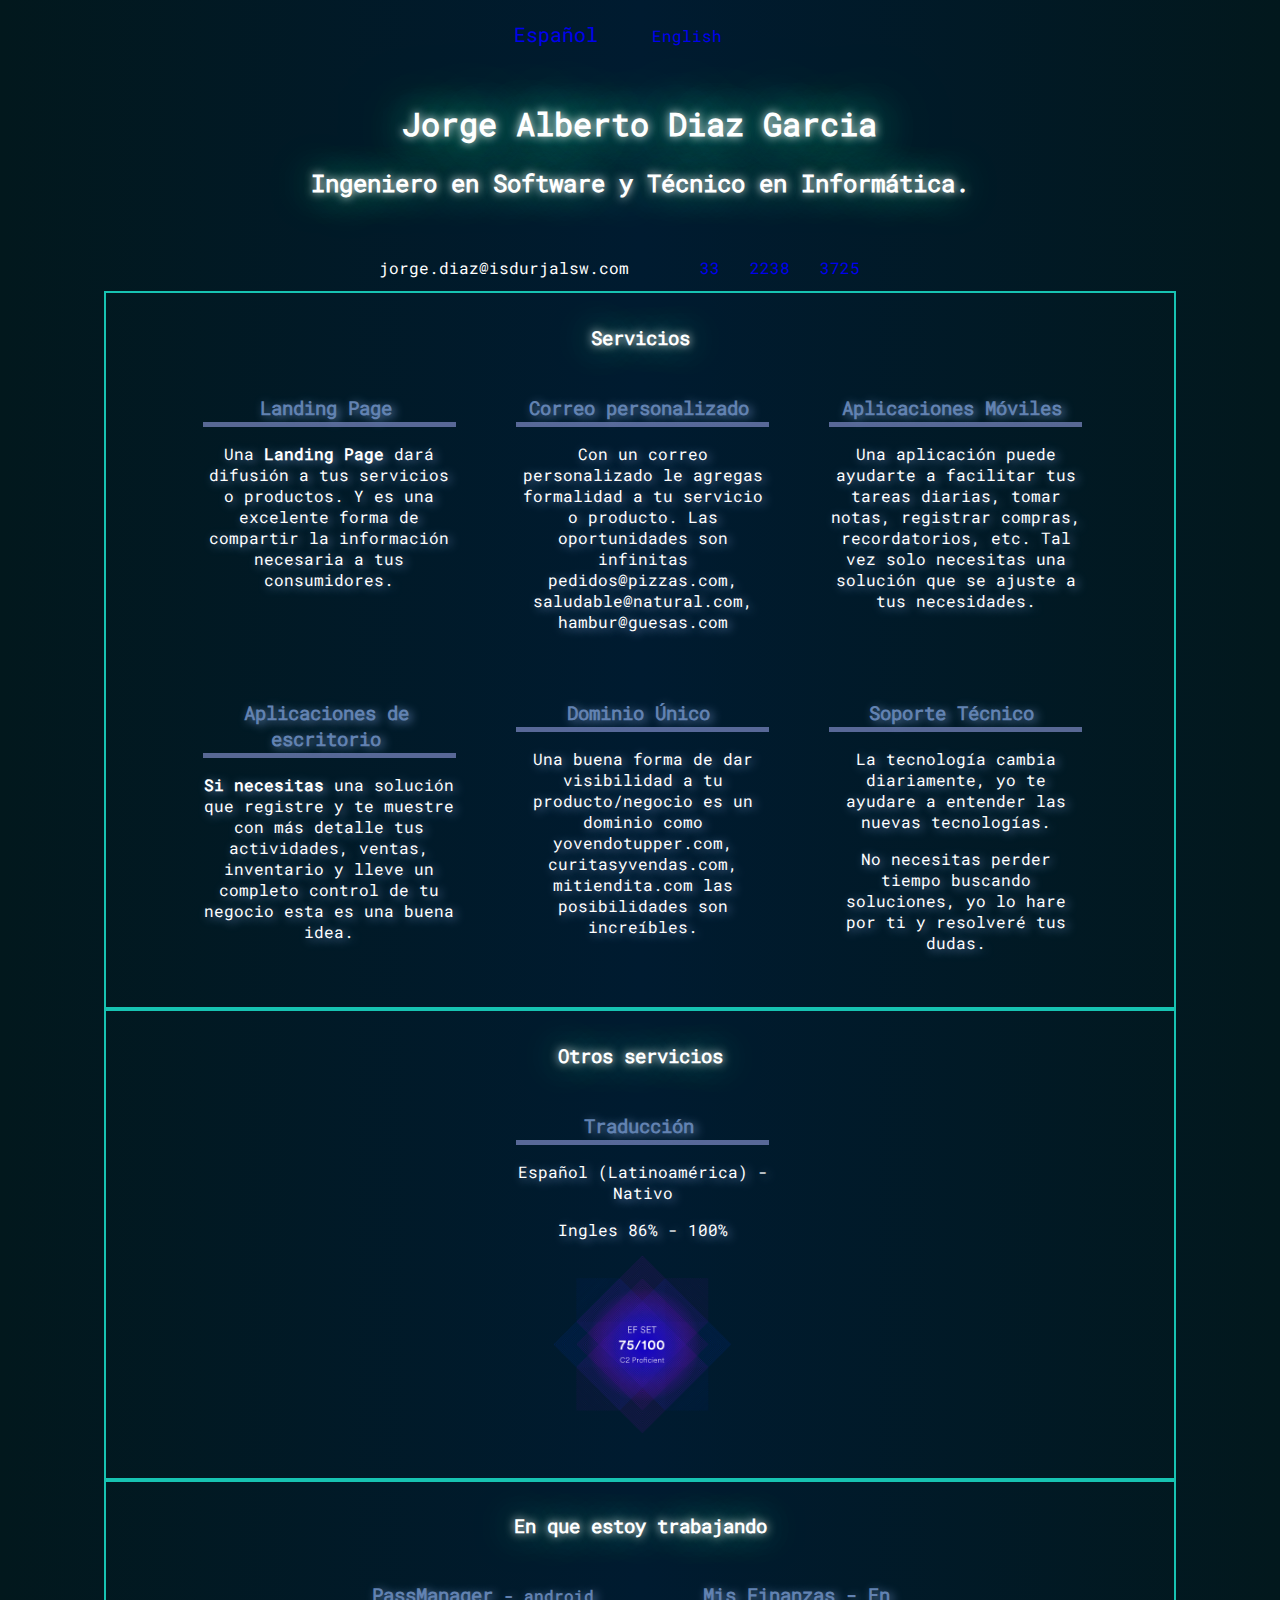
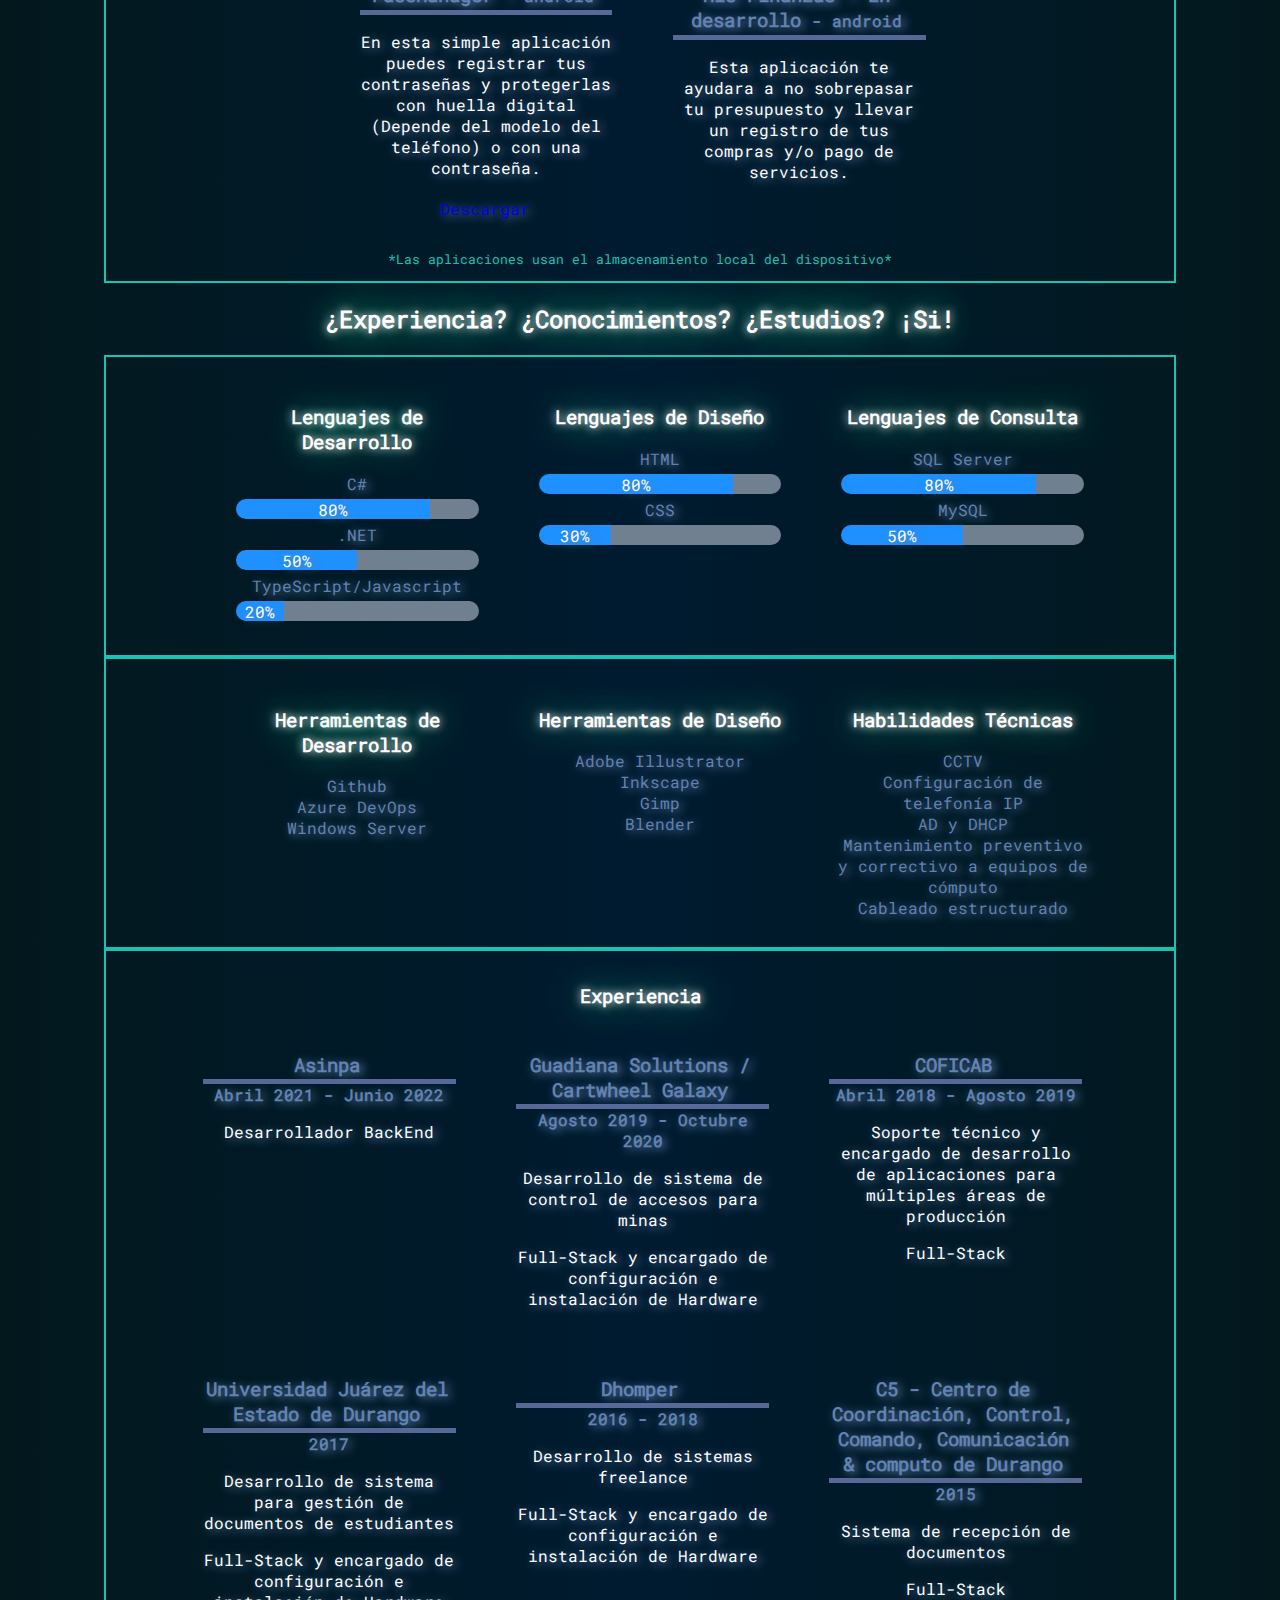
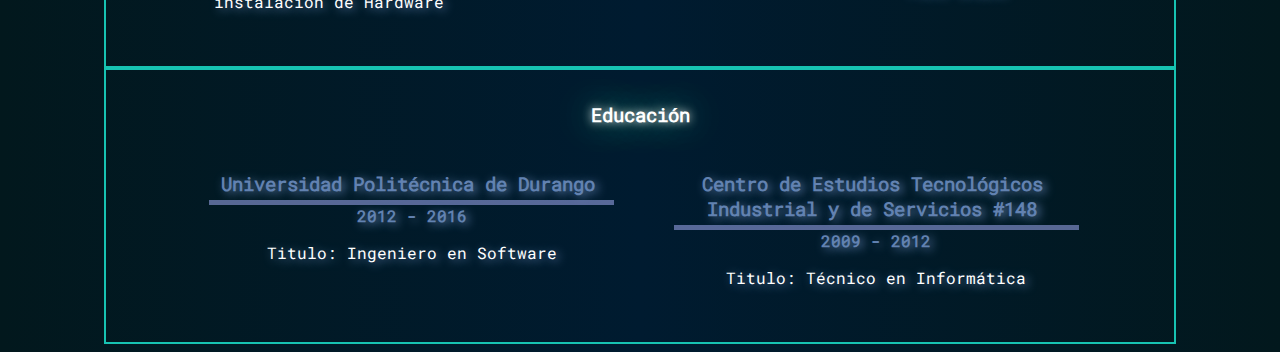
==== commit 561e4627: "updated index" ====
--- a/index.html
+++ b/index.html
@@ -85,6 +85,9 @@
             <div class="xp_card_content">
                 <p>Español (Latinoamérica) - Nativo</p>
                 <p>Ingles 86% - 100%</p>
+                <a href="https://www.efset.org/cert/hGzvjx" target="_blank">
+                    <img src="img/certificate_75.png" width="70%" />
+                </a>
             </div>
         </div>
     </div>
@@ -154,14 +157,6 @@
                     <div class="negativo" style="width: 80%;"></div>
                 </div>
             </li>
-            <li>C++
-                <div class="nivel" style="height: 20px;">
-                    <div class="positivo" style="width: 10%;">
-                        <p>10%</p>
-                    </div>
-                    <div class="negativo" style="width: 90%;"></div>
-                </div>
-            </li>
         </ul>
         <ul class="neon_text">
             <h3 class="neon_h3">Lenguajes de Diseño</h3>
@@ -171,14 +166,6 @@
                         <p>80%</p>
                     </div>
                     <div class="negativo" style="width: 20%;"></div>
-                </div>
-            </li>
-            <li>XAML
-                <div class="nivel" style="height: 20px;">
-                    <div class="positivo" style="width: 50%;">
-                        <p>50%</p>
-                    </div>
-                    <div class="negativo" style="width: 50%;"></div>
                 </div>
             </li>
             <li>CSS
@@ -315,6 +302,7 @@
             <a href="https://github.com/isdurjaldev" target="_blank"><img style="width: 60px;" src="img/github-sign.png" alt="Github"></a>
         </div>
     </div> -->
+
 </body>
 
 </html>